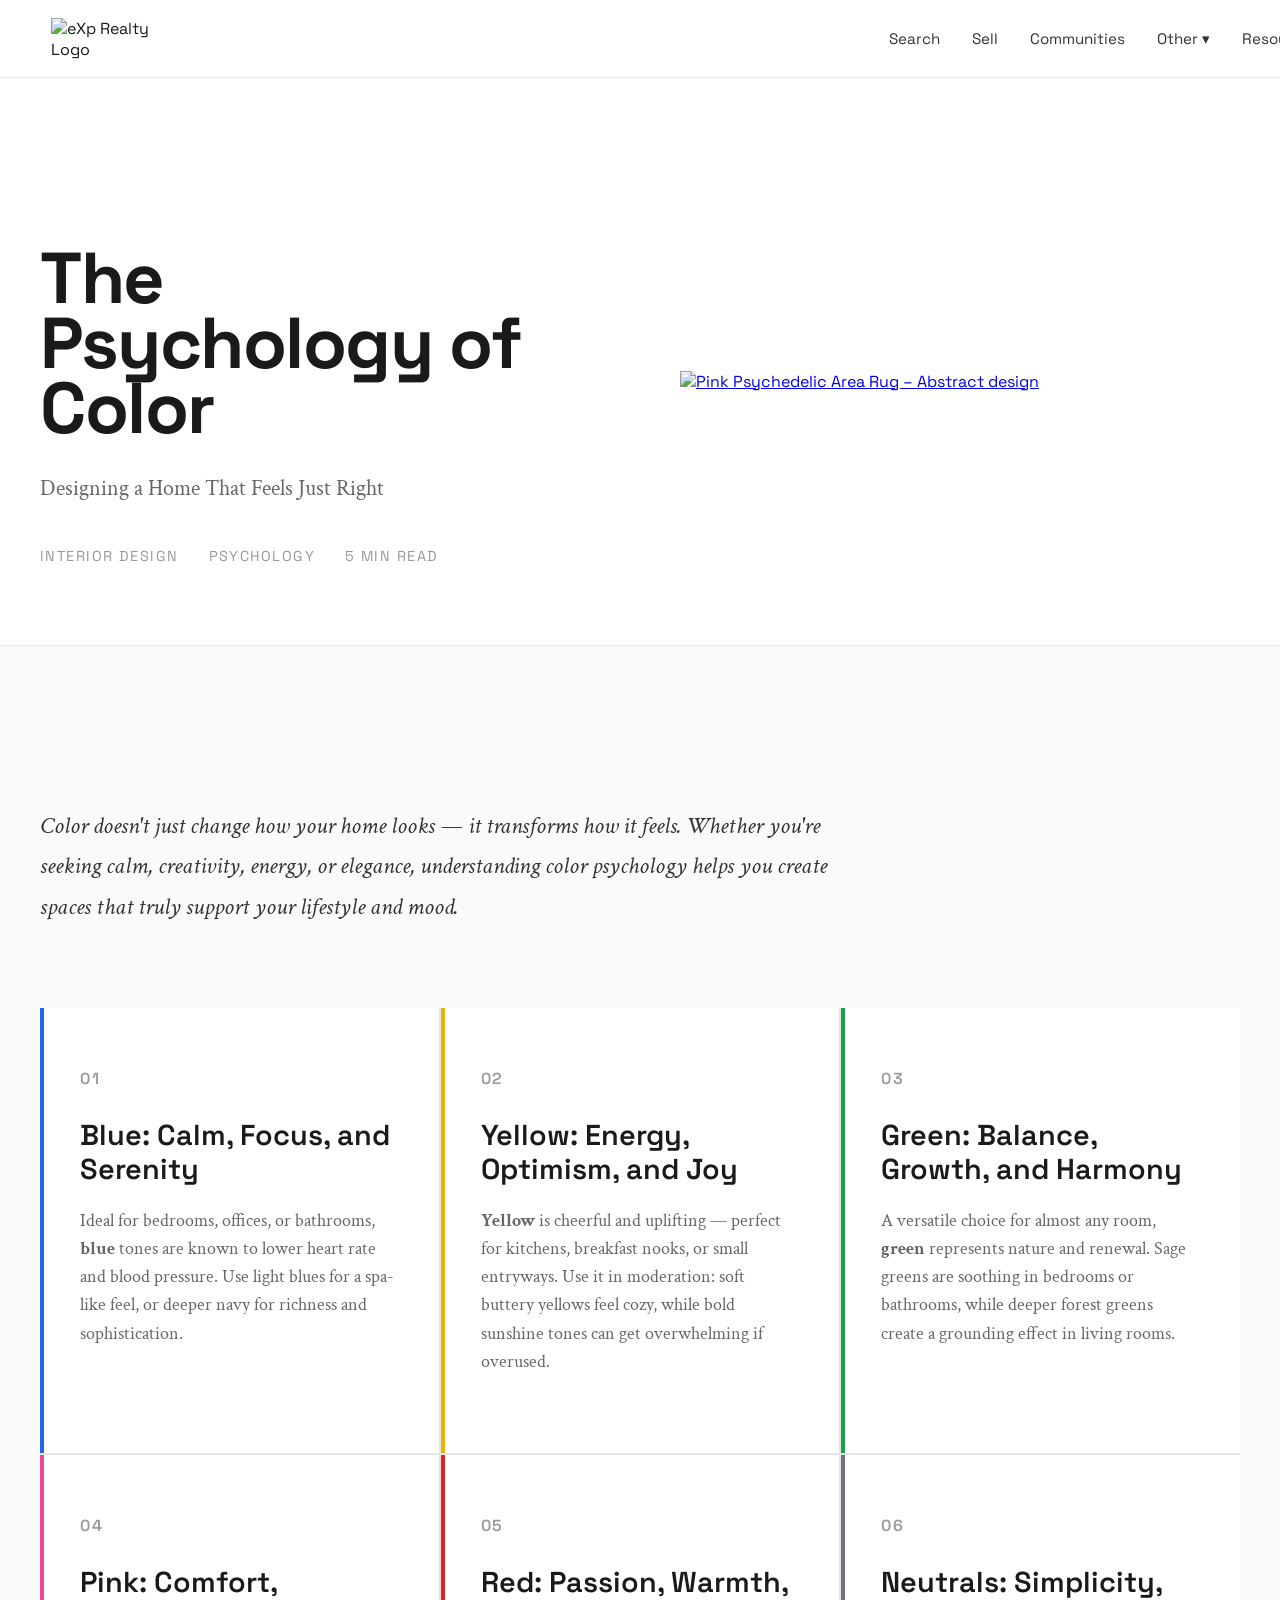
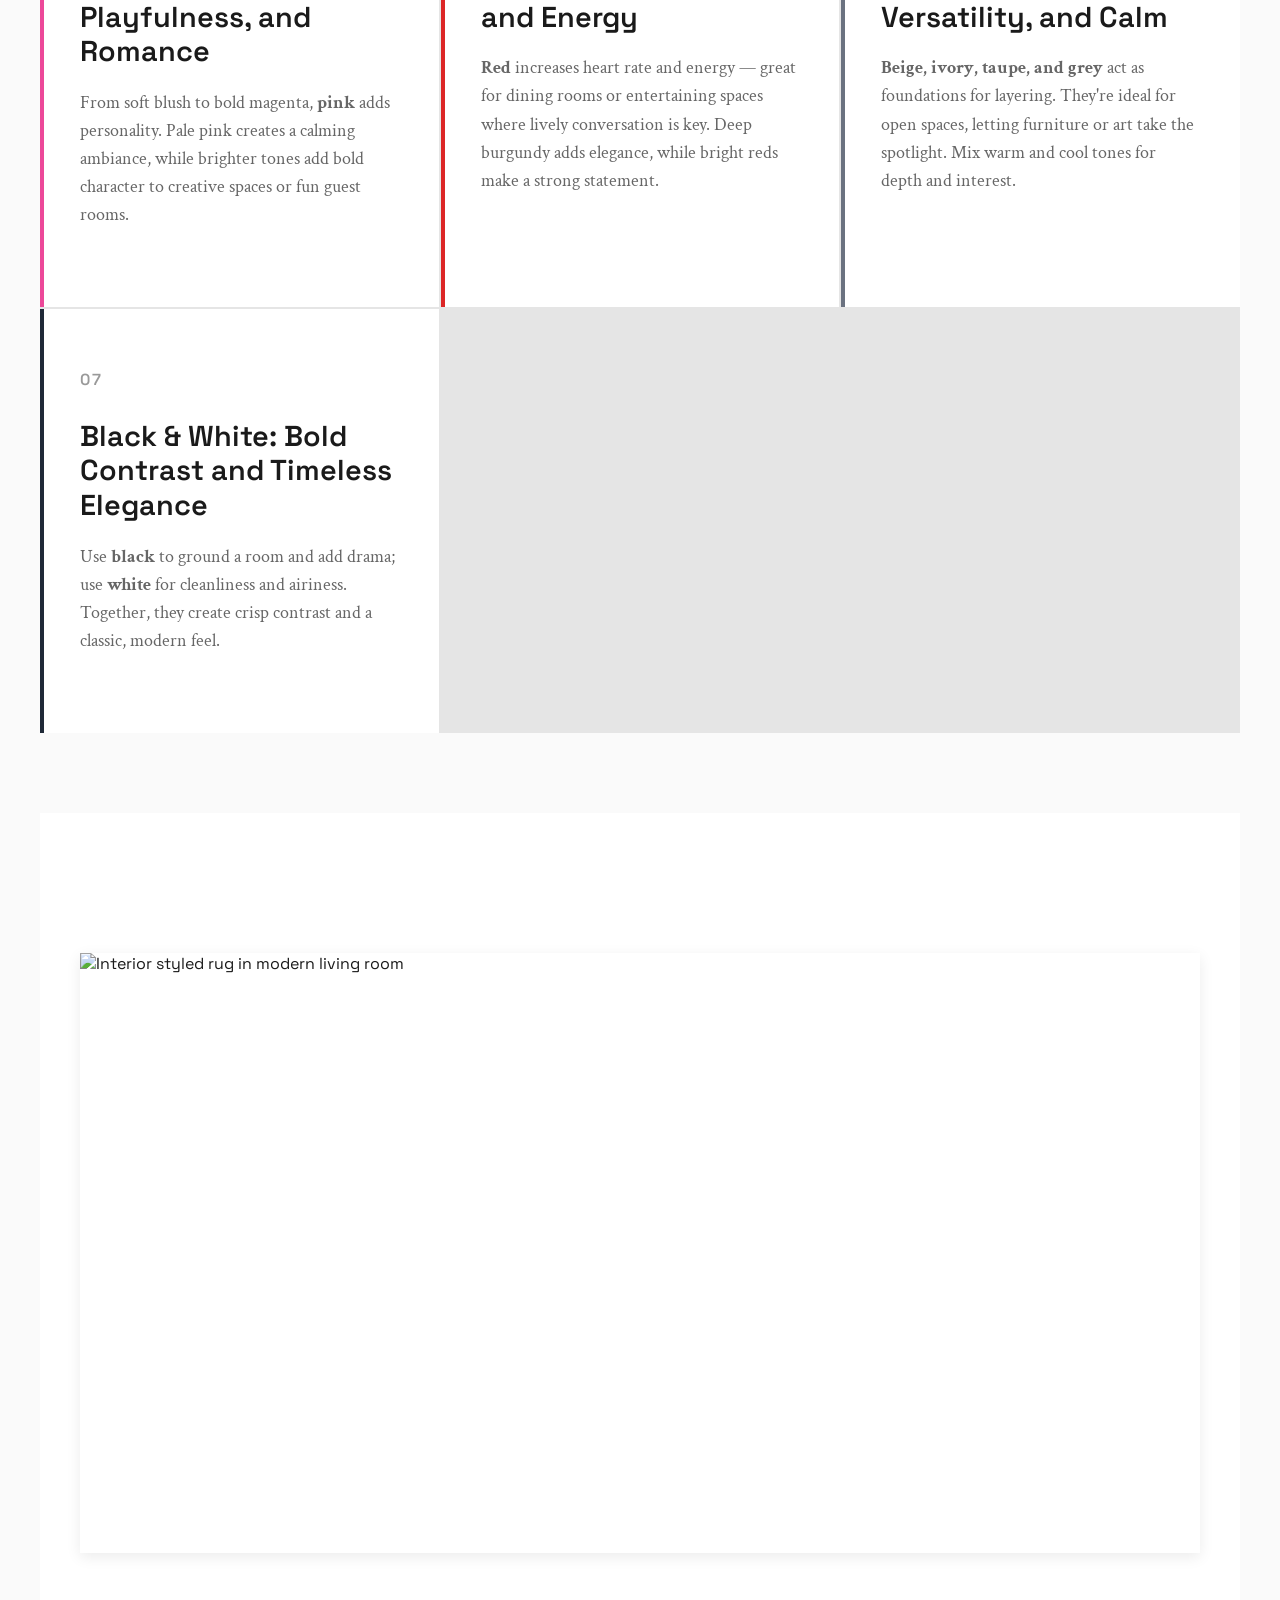
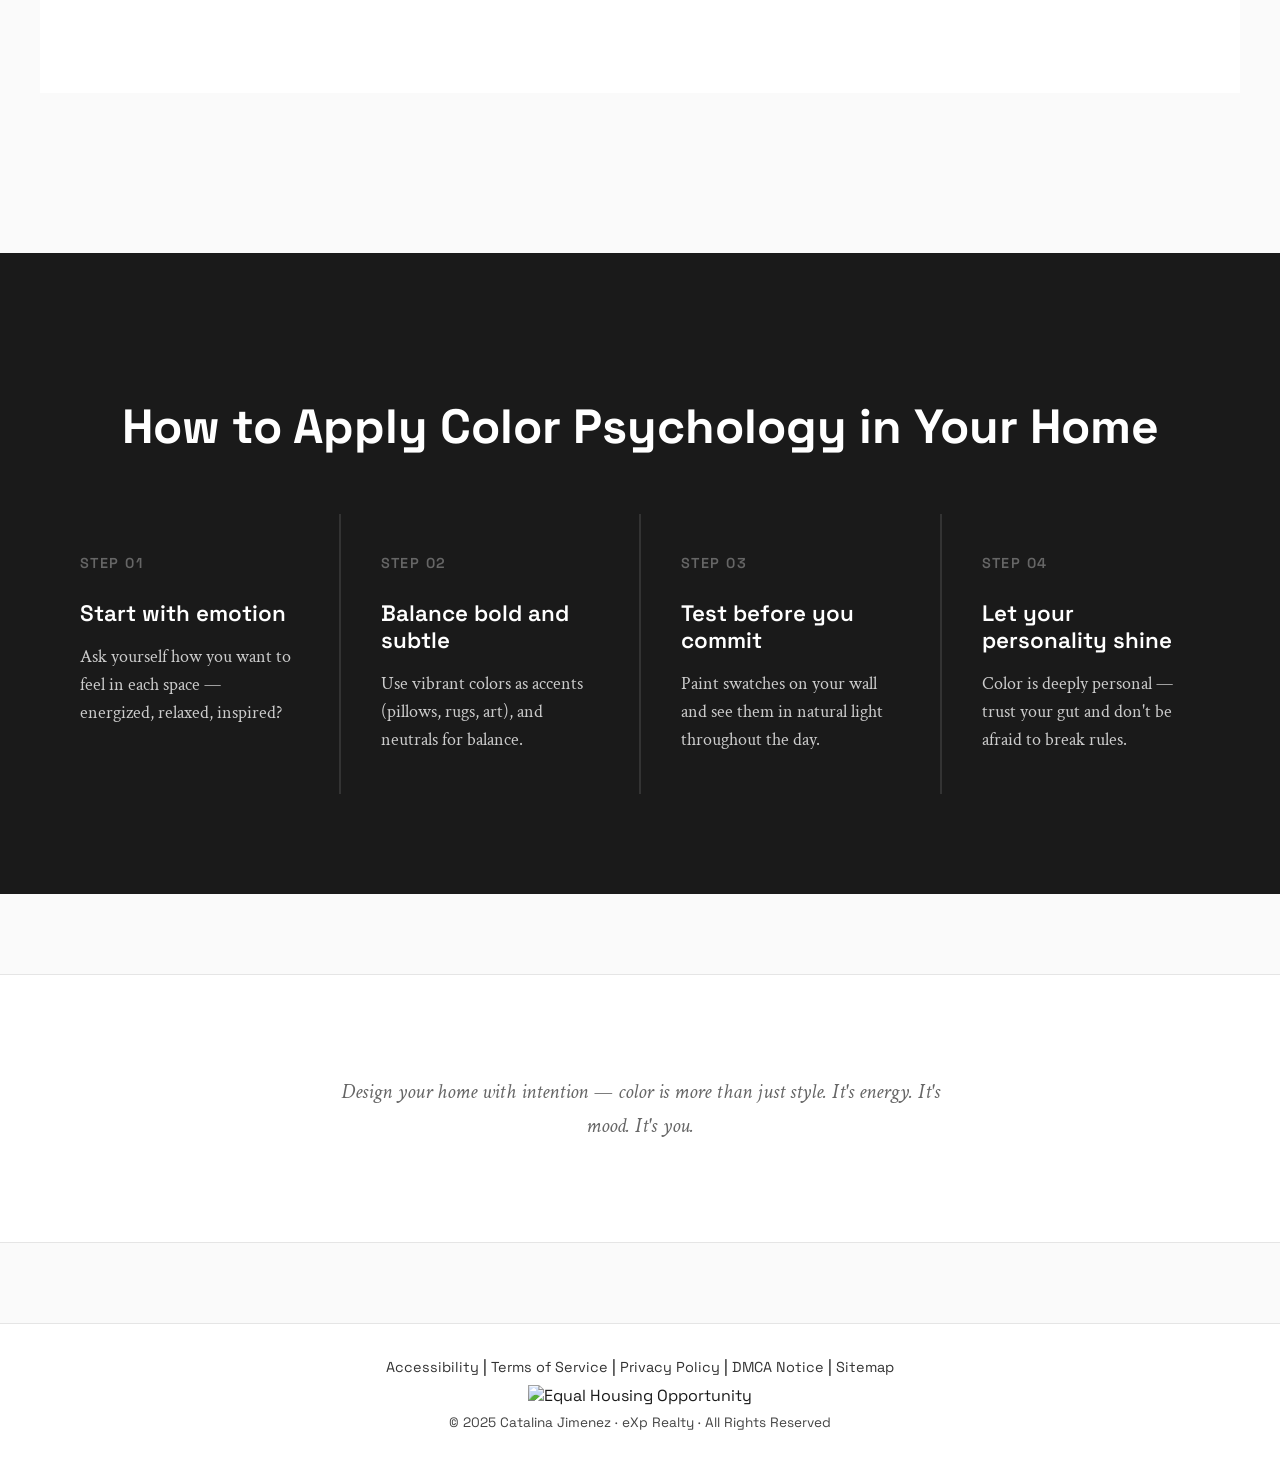
==== color-psychology.html @ d775a994 "Add files via upload" ====
<!DOCTYPE html>
<html lang="en">
<head>
    <meta charset="UTF-8">
    <meta name="viewport" content="width=device-width, initial-scale=1.0">
    <title>The Psychology of Color in Home Design</title>
    <link href="https://fonts.googleapis.com/css2?family=Space+Grotesk:wght@300;400;500;600;700&family=Crimson+Text:ital,wght@0,400;0,600;1,400&display=swap" rel="stylesheet">
    <style>
        body {
            box-sizing: border-box;
            margin: 0;
            padding: 0;
            font-family: 'Space Grotesk', sans-serif;
            background: #fafafa;
            min-height: 100%;
            color: #1a1a1a;
        }

        .hero-section {
            background: #ffffff;
            color: #1a1a1a;
            padding: 120px 20px 80px;
            text-align: left;
            position: relative;
            border-bottom: 1px solid #e5e5e5;
        }

        .hero-content {
            max-width: 1200px;
            margin: 0 auto;
            display: grid;
            grid-template-columns: 1fr 1fr;
            gap: 80px;
            align-items: center;
        }

        .hero-text {
            padding-right: 40px;
        }

        .hero-title {
            font-family: 'Space Grotesk', sans-serif;
            font-size: 4.5rem;
            font-weight: 700;
            margin-bottom: 30px;
            line-height: 0.9;
            letter-spacing: -0.02em;
            color: #1a1a1a;
        }

        .hero-subtitle {
            font-family: 'Crimson Text', serif;
            font-size: 1.4rem;
            line-height: 1.6;
            color: #666;
            margin-bottom: 40px;
        }

        .hero-meta {
            display: flex;
            gap: 30px;
            font-size: 0.9rem;
            color: #999;
            text-transform: uppercase;
            letter-spacing: 0.1em;
        }

        .container {
            max-width: 1200px;
            margin: 0 auto;
            padding: 80px 20px;
        }

        .hero-image {
            width: 100%;
            height: 500px;
            object-fit: cover;
            border-radius: 0;
            margin: 0;
        }

        .article-image {
            width: 100%;
            height: 600px;
            object-fit: cover;
            border-radius: 0;
            margin: 80px 0;
            display: block;
            transition: transform 0.3s cubic-bezier(0.25, 0.46, 0.45, 0.94),
                        box-shadow 0.3s ease;
            box-shadow: 0 4px 14px rgba(0, 0, 0, 0.08);
            -webkit-user-drag: none;
            user-select: none;
        }

        .article-image:hover {
            transform: scale(1.035);
            box-shadow: 0 8px 28px rgba(0, 0, 0, 0.18);
            cursor: pointer;
        }

        .intro-text {
            font-family: 'Crimson Text', serif;
            font-size: 1.5rem;
            line-height: 1.7;
            color: #333;
            margin: 80px 0;
            max-width: 800px;
            font-style: italic;
        }

        .colors-grid {
            display: grid;
            grid-template-columns: repeat(auto-fit, minmax(350px, 1fr));
            gap: 2px;
            margin: 80px 0;
            background: #e5e5e5;
        }

        .color-section {
            background: white;
            padding: 60px 40px;
            position: relative;
            transition: all 0.3s ease;
        }

        .color-section:hover {
            background: #f8f8f8;
        }

        .color-number {
            font-family: 'Space Grotesk', sans-serif;
            font-size: 1rem;
            font-weight: 600;
            color: #999;
            margin-bottom: 20px;
            text-transform: uppercase;
            letter-spacing: 0.1em;
        }

        .color-title {
            font-family: 'Space Grotesk', sans-serif;
            font-size: 1.8rem;
            font-weight: 600;
            margin-bottom: 20px;
            color: #1a1a1a;
            line-height: 1.2;
        }

        .color-text {
            font-family: 'Crimson Text', serif;
            font-size: 1.1rem;
            line-height: 1.6;
            color: #666;
        }

        .color-accent {
            position: absolute;
            top: 0;
            left: 0;
            width: 4px;
            height: 100%;
        }

        .blue .color-accent { background: #2563eb; }
        .yellow .color-accent { background: #eab308; }
        .green .color-accent { background: #16a34a; }
        .pink .color-accent { background: #ec4899; }
        .red .color-accent { background: #dc2626; }
        .neutral .color-accent { background: #6b7280; }
        .monochrome .color-accent { background: #1f2937; }

        .tips-section {
            background: #1a1a1a;
            color: white;
            padding: 100px 0;
            margin: 80px 0;
        }

        .tips-container {
            max-width: 1200px;
            margin: 0 auto;
            padding: 0 20px;
        }

        .tips-title {
            font-family: 'Space Grotesk', sans-serif;
            font-size: 3rem;
            font-weight: 700;
            margin-bottom: 60px;
            text-align: center;
            line-height: 1.1;
        }

        .tips-grid {
            display: grid;
            grid-template-columns: repeat(auto-fit, minmax(280px, 1fr));
            gap: 2px;
            background: #333;
        }

        .tip-card {
            background: #1a1a1a;
            padding: 40px;
            transition: background 0.3s ease;
            border: none;
        }

        .tip-card:hover {
            background: #2a2a2a;
        }

        .tip-number {
            font-family: 'Space Grotesk', sans-serif;
            font-size: 0.9rem;
            font-weight: 600;
            color: #666;
            margin-bottom: 15px;
            text-transform: uppercase;
            letter-spacing: 0.1em;
        }

        .tip-card h4 {
            font-family: 'Space Grotesk', sans-serif;
            font-size: 1.4rem;
            font-weight: 600;
            margin-bottom: 15px;
            color: #fff;
            line-height: 1.2;
        }

        .tip-card p {
            font-family: 'Crimson Text', serif;
            font-size: 1.1rem;
            line-height: 1.6;
            margin: 0;
            color: #ccc;
        }

        .cta-section {
            text-align: center;
            padding: 100px 40px;
            background: white;
            margin: 80px 0;
            border-top: 1px solid #e5e5e5;
            border-bottom: 1px solid #e5e5e5;
        }

        .cta-text {
            font-family: 'Crimson Text', serif;
            font-size: 1.3rem;
            font-weight: 400;
            color: #666;
            line-height: 1.6;
            max-width: 600px;
            margin: 0 auto;
            font-style: italic;
        }

        @media (max-width: 768px) {
            .hero-content {
                grid-template-columns: 1fr;
                gap: 40px;
                text-align: center;
            }

            .hero-text {
                padding-right: 0;
            }

            .hero-title {
                font-size: 3rem;
            }

            .container {
                padding: 40px 15px;
            }

            .colors-grid {
                grid-template-columns: 1fr;
            }

            .color-section {
                padding: 40px 30px;
            }

            .tips-section {
                padding: 60px 0;
            }

            .tips-container {
                padding: 0 15px;
            }

            .tips-title {
                font-size: 2.2rem;
            }

            .tips-grid {
                grid-template-columns: 1fr;
            }

            .cta-text {
                font-size: 1.8rem;
            }
        }
    </style>
</head>
<body>
    <!-- SITE HEADER -->
    <header style="width:100%;padding:1.1rem 4vw;background:#fff;display:flex;justify-content:center;position:relative;z-index:10;">
      <div style="width:100%;max-width:1500px;display:flex;justify-content:space-between;align-items:center;">
        <div>
          <img src="https://imgur.com/5rAwWDG.jpeg" alt="eXp Realty Logo" style="height:42px;width:auto;display:block;max-width:120px;object-fit:contain;">
        </div>
        <nav style="display:flex;align-items:center;gap:2rem;font-family:'Space Grotesk',sans-serif;font-size:0.95rem;">
          <a href="#" style="text-decoration:none;color:#333;">Search</a>
          <a href="#" style="text-decoration:none;color:#333;">Sell</a>
          <a href="#" style="text-decoration:none;color:#333;">Communities</a>
          <a href="#" style="text-decoration:none;color:#333;">Other ▾</a>
          <a href="#" style="text-decoration:none;color:#333;">Resources ▾</a>
        </nav>
      </div>
    </header>
    <div style="width:100%;height:1px;background:#e9e9e9;"></div>
    <header class="hero-section">
        <div class="hero-content">
            <div class="hero-text">
                <h1 class="hero-title">The Psychology of Color</h1>
                <p class="hero-subtitle">Designing a Home That Feels Just Right</p>
                <div class="hero-meta">
                    <span>Interior Design</span>
                    <span>Psychology</span>
                    <span>5 Min Read</span>
                </div>
                </div>
          <div class="hero-image-container">
  <a 
    href="https://www.etsy.com/listing/1857109530/pink-psychedelic-area-rug-abstract?ls=a&ga_order=most_relevant&ga_search_type=all&ga_view_type=gallery&ga_search_query=large+bedroom+print&ref=sc_gallery-1-1&sr_prefetch=0&pro=1&frs=1&nob=1&plkey=ccc4bc35c949ec188d7331a6f55f1ee89d39c75a%3A1857109530&epik=dj0yJnU9T1RISUg5X1NKVTlGOEc3SElfdU9kUGx5ZjBnRUxwa1EmcD0wJm49TGMxdnFoZGpXMUMwM1ZxLUFFV3E5USZ0PUFBQUFBR2oyY1VN"
    target="_blank"
    rel="noopener noreferrer"
    aria-label="View Pink Psychedelic Area Rug on Etsy"
  >
    <img 
      src="https://i.imgur.com/5TfB9c0.jpeg" 
      alt="Pink Psychedelic Area Rug – Abstract design"
      class="hero-image"
      draggable="false"
    />
  </a>
</div>

    </header>

    <main class="container">
        <div class="intro-text">
            Color doesn't just change how your home looks — it transforms how it <em>feels</em>. Whether you're seeking calm, creativity, energy, or elegance, understanding color psychology helps you create spaces that truly support your lifestyle and mood.
        </div>

        <div class="colors-grid">
            <section class="color-section blue">
                <div class="color-accent"></div>
                <div class="color-number">01</div>
                <h3 class="color-title">Blue: Calm, Focus, and Serenity</h3>
                <p class="color-text">Ideal for bedrooms, offices, or bathrooms, <strong>blue</strong> tones are known to lower heart rate and blood pressure. Use light blues for a spa-like feel, or deeper navy for richness and sophistication.</p>
            </section>

            <section class="color-section yellow">
                <div class="color-accent"></div>
                <div class="color-number">02</div>
                <h3 class="color-title">Yellow: Energy, Optimism, and Joy</h3>
                <p class="color-text"><strong>Yellow</strong> is cheerful and uplifting — perfect for kitchens, breakfast nooks, or small entryways. Use it in moderation: soft buttery yellows feel cozy, while bold sunshine tones can get overwhelming if overused.</p>
            </section>

            <section class="color-section green">
                <div class="color-accent"></div>
                <div class="color-number">03</div>
                <h3 class="color-title">Green: Balance, Growth, and Harmony</h3>
                <p class="color-text">A versatile choice for almost any room, <strong>green</strong> represents nature and renewal. Sage greens are soothing in bedrooms or bathrooms, while deeper forest greens create a grounding effect in living rooms.</p>
            </section>

            <section class="color-section pink">
                <div class="color-accent"></div>
                <div class="color-number">04</div>
                <h3 class="color-title">Pink: Comfort, Playfulness, and Romance</h3>
                <p class="color-text">From soft blush to bold magenta, <strong>pink</strong> adds personality. Pale pink creates a calming ambiance, while brighter tones add bold character to creative spaces or fun guest rooms.</p>
            </section>

            <section class="color-section red">
                <div class="color-accent"></div>
                <div class="color-number">05</div>
                <h3 class="color-title">Red: Passion, Warmth, and Energy</h3>
                <p class="color-text"><strong>Red</strong> increases heart rate and energy — great for dining rooms or entertaining spaces where lively conversation is key. Deep burgundy adds elegance, while bright reds make a strong statement.</p>
            </section>

            <section class="color-section neutral">
                <div class="color-accent"></div>
                <div class="color-number">06</div>
                <h3 class="color-title">Neutrals: Simplicity, Versatility, and Calm</h3>
                <p class="color-text"><strong>Beige, ivory, taupe, and grey</strong> act as foundations for layering. They're ideal for open spaces, letting furniture or art take the spotlight. Mix warm and cool tones for depth and interest.</p>
            </section>

            <section class="color-section monochrome">
                <div class="color-accent"></div>
                <div class="color-number">07</div>
                <h3 class="color-title">Black & White: Bold Contrast and Timeless Elegance</h3>
                <p class="color-text">Use <strong>black</strong> to ground a room and add drama; use <strong>white</strong> for cleanliness and airiness. Together, they create crisp contrast and a classic, modern feel.</p>
            </section>
        </div>
            <section class="color-section monochrome">
                

        <!-- Etsy rug image -->
        <img
  src="https://i.imgur.com/evrwbdu.jpeg"
  alt="Interior styled rug in modern living room"
  class="article-image"
/>        
        </ahref>
    </main>

    <section class="tips-section">
        <div class="tips-container">
            <h3 class="tips-title">How to Apply Color Psychology in Your Home</h3>
            <div class="tips-grid">
                <div class="tip-card"><div class="tip-number">Step 01</div><h4>Start with emotion</h4><p>Ask yourself how you want to feel in each space — energized, relaxed, inspired?</p></div>
                <div class="tip-card"><div class="tip-number">Step 02</div><h4>Balance bold and subtle</h4><p>Use vibrant colors as accents (pillows, rugs, art), and neutrals for balance.</p></div>
                <div class="tip-card"><div class="tip-number">Step 03</div><h4>Test before you commit</h4><p>Paint swatches on your wall and see them in natural light throughout the day.</p></div>
                <div class="tip-card"><div class="tip-number">Step 04</div><h4>Let your personality shine</h4><p>Color is deeply personal — trust your gut and don't be afraid to break rules.</p></div>
            </div>
        </div>
    </section>

    <section class="cta-section">
        <p class="cta-text">Design your home with intention — color is more than just style. It's energy. It's mood. It's you.</p>
    </section>
    <!-- SITE FOOTER -->
    <footer style="width:100%;background:#fff;padding:2rem 0;border-top:1px solid #e5e5e5;display:flex;justify-content:center;">
      <div style="width:100%;max-width:2400px;display:flex;flex-direction:column;align-items:center;text-align:center;gap:0.5rem;">
        <div>
          <a href="#" style="color:#333;text-decoration:none;font-size:0.9rem;">Accessibility</a> |
          <a href="#" style="color:#333;text-decoration:none;font-size:0.9rem;">Terms of Service</a> |
          <a href="#" style="color:#333;text-decoration:none;font-size:0.9rem;">Privacy Policy</a> |
          <a href="#" style="color:#333;text-decoration:none;font-size:0.9rem;">DMCA Notice</a> |
          <a href="#" style="color:#333;text-decoration:none;font-size:0.9rem;">Sitemap</a>
        </div>
        <div>
          <img src="https://imgur.com/uwPw7OD.jpeg" alt="Equal Housing Opportunity" style="height:38px;width:auto;">
        </div>
        <div style="font-size:0.85rem;color:#444;">© 2025 Catalina Jimenez · eXp Realty · All Rights Reserved</div>
      </div>
    </footer>
</body>
</html>
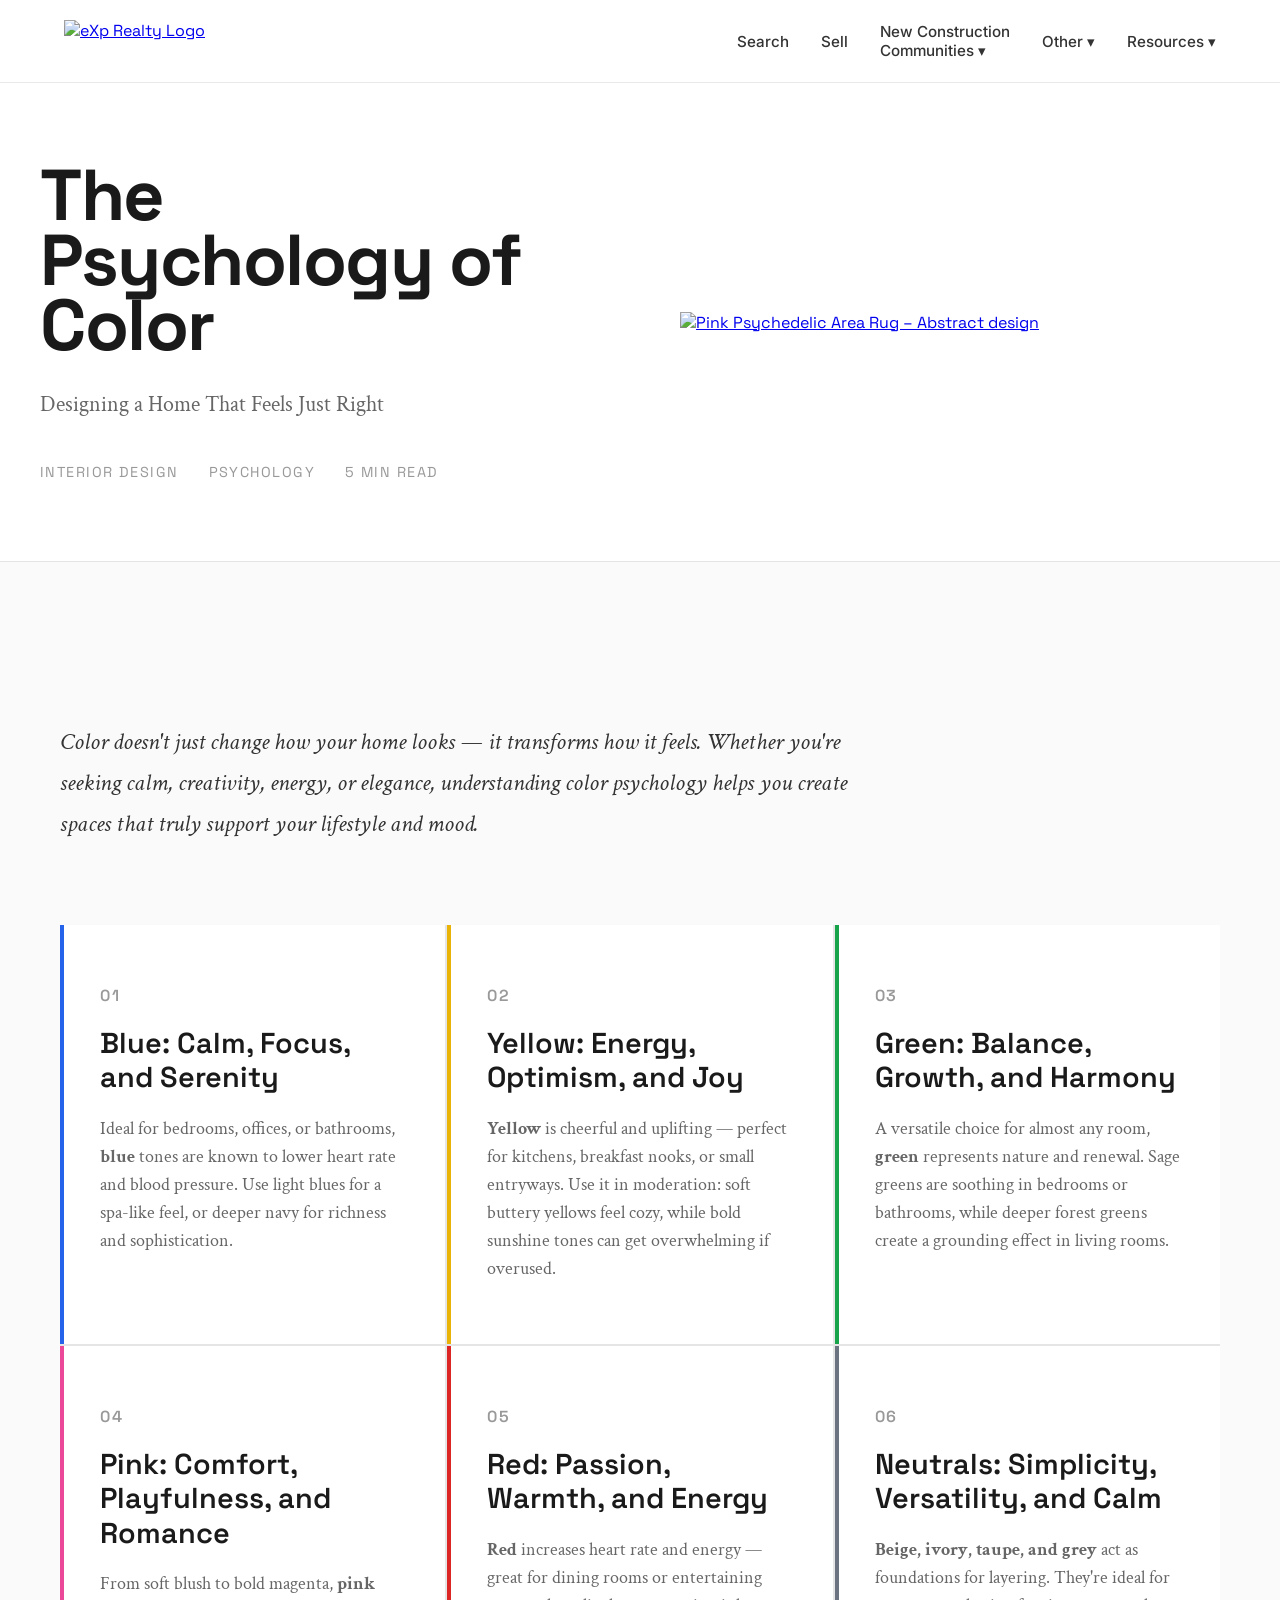
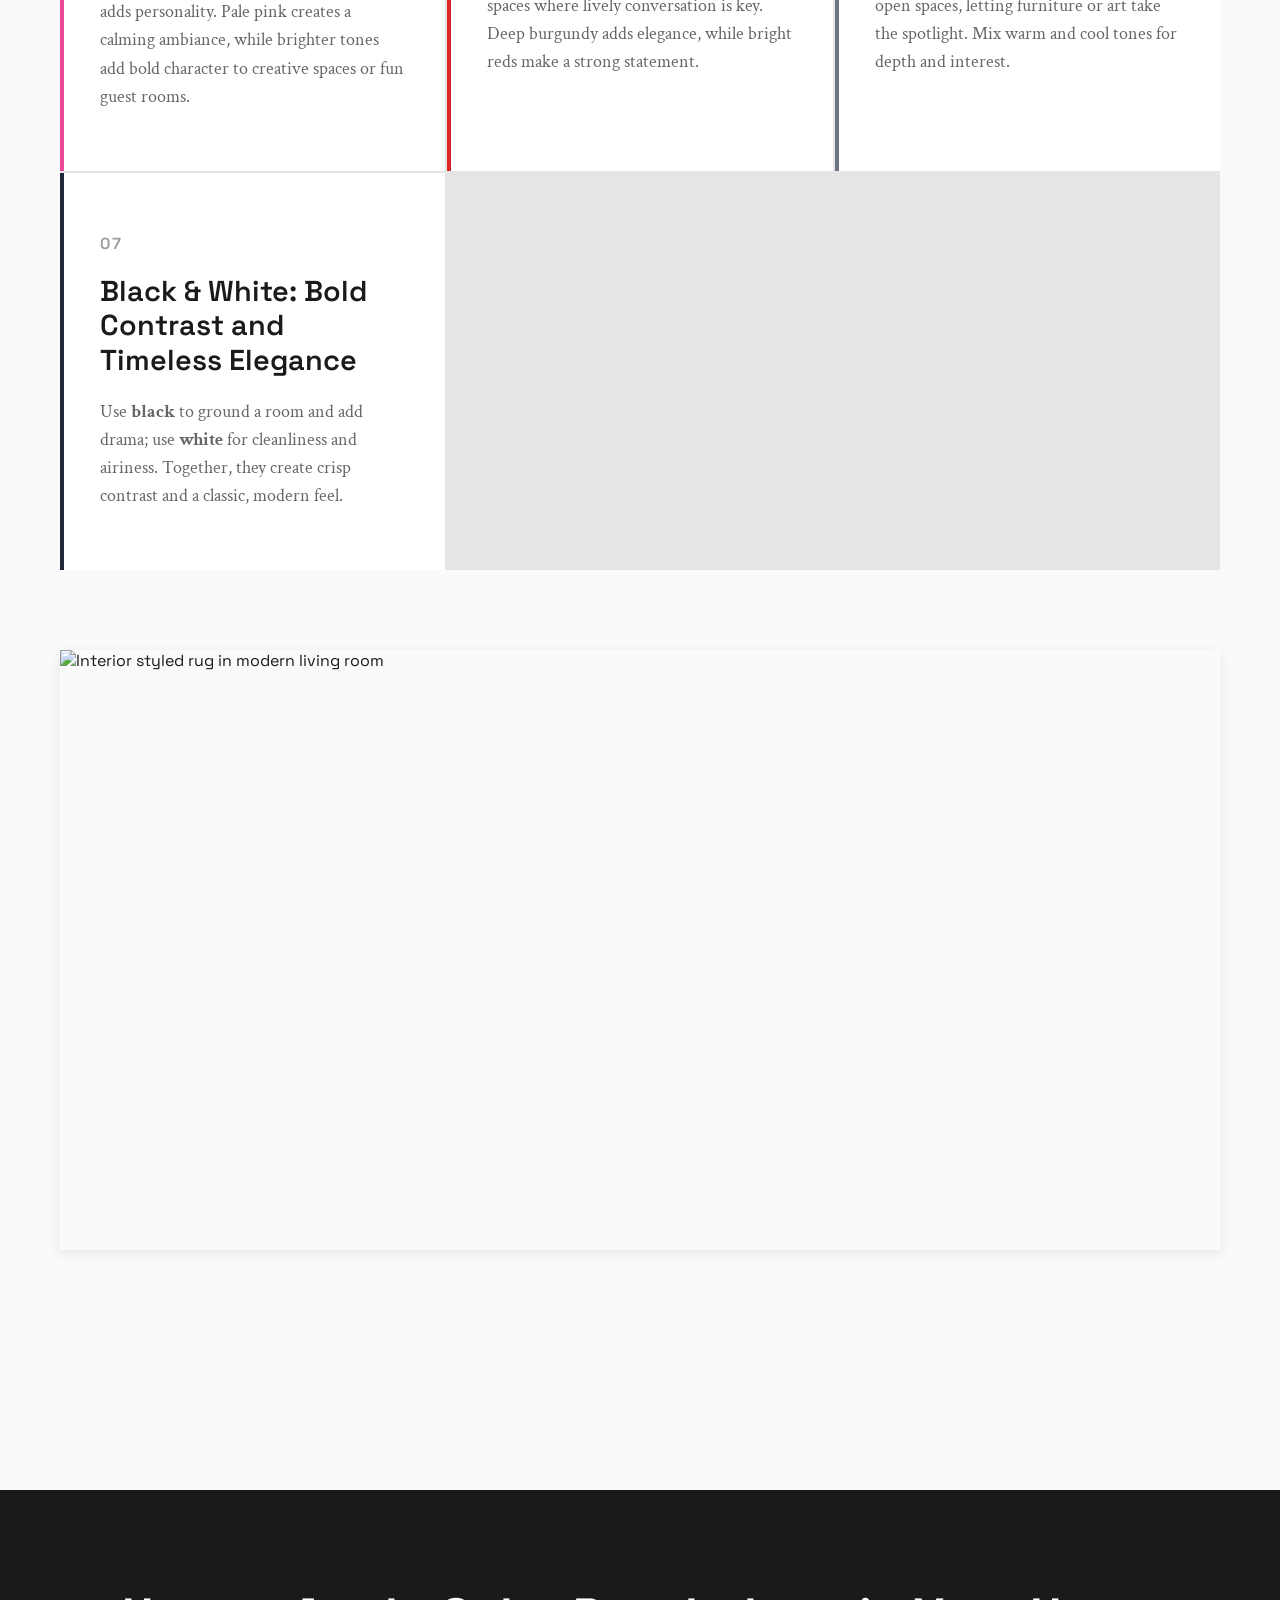
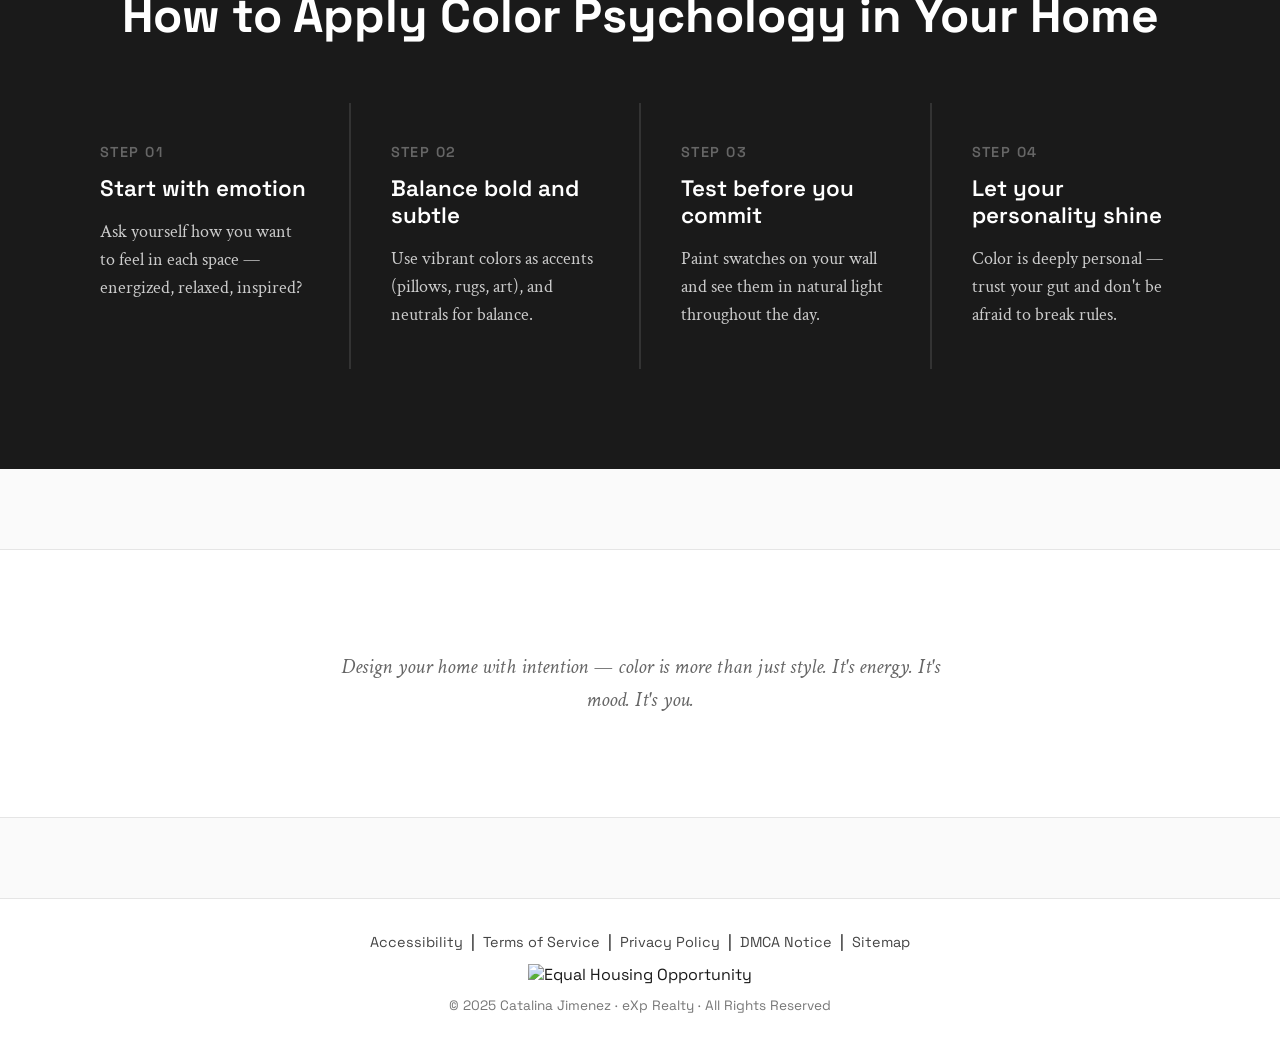
==== commit f3bea9ba: "Add files via upload" ====
--- a/color-psychology.html
+++ b/color-psychology.html
@@ -4,164 +4,125 @@
     <meta charset="UTF-8">
     <meta name="viewport" content="width=device-width, initial-scale=1.0">
     <title>The Psychology of Color in Home Design</title>
-    <link href="https://fonts.googleapis.com/css2?family=Space+Grotesk:wght@300;400;500;600;700&family=Crimson+Text:ital,wght@0,400;0,600;1,400&display=swap" rel="stylesheet">
+    <link href="https://fonts.googleapis.com/css2?family=Space+Grotesk:wght@300;400;500;600;700&family=Crimson+Text:ital,wght@0,400;0,600;1,400&family=Cormorant+Garamond:ital,wght@0,400;0,700;1,400&family=Inter:wght@300;400;500;600;700&display=swap" rel="stylesheet">
     <style>
-        body {
-            box-sizing: border-box;
-            margin: 0;
-            padding: 0;
-            font-family: 'Space Grotesk', sans-serif;
-            background: #fafafa;
-            min-height: 100%;
-            color: #1a1a1a;
-        }
-
-        .hero-section {
-            background: #ffffff;
-            color: #1a1a1a;
-            padding: 120px 20px 80px;
-            text-align: left;
-            position: relative;
-            border-bottom: 1px solid #e5e5e5;
-        }
-
-        .hero-content {
-            max-width: 1200px;
-            margin: 0 auto;
-            display: grid;
-            grid-template-columns: 1fr 1fr;
-            gap: 80px;
-            align-items: center;
-        }
-
-        .hero-text {
-            padding-right: 40px;
-        }
-
-        .hero-title {
-            font-family: 'Space Grotesk', sans-serif;
-            font-size: 4.5rem;
-            font-weight: 700;
-            margin-bottom: 30px;
-            line-height: 0.9;
-            letter-spacing: -0.02em;
-            color: #1a1a1a;
-        }
-
-        .hero-subtitle {
-            font-family: 'Crimson Text', serif;
-            font-size: 1.4rem;
-            line-height: 1.6;
-            color: #666;
-            margin-bottom: 40px;
-        }
-
-        .hero-meta {
-            display: flex;
-            gap: 30px;
-            font-size: 0.9rem;
-            color: #999;
-            text-transform: uppercase;
-            letter-spacing: 0.1em;
-        }
-
-        .container {
-            max-width: 1200px;
-            margin: 0 auto;
-            padding: 80px 20px;
-        }
-
-        .hero-image {
-            width: 100%;
-            height: 500px;
-            object-fit: cover;
-            border-radius: 0;
-            margin: 0;
-        }
-
-        .article-image {
-            width: 100%;
-            height: 600px;
-            object-fit: cover;
-            border-radius: 0;
-            margin: 80px 0;
-            display: block;
-            transition: transform 0.3s cubic-bezier(0.25, 0.46, 0.45, 0.94),
-                        box-shadow 0.3s ease;
-            box-shadow: 0 4px 14px rgba(0, 0, 0, 0.08);
-            -webkit-user-drag: none;
-            user-select: none;
-        }
-
-        .article-image:hover {
-            transform: scale(1.035);
-            box-shadow: 0 8px 28px rgba(0, 0, 0, 0.18);
-            cursor: pointer;
-        }
-
-        .intro-text {
-            font-family: 'Crimson Text', serif;
-            font-size: 1.5rem;
-            line-height: 1.7;
-            color: #333;
-            margin: 80px 0;
-            max-width: 800px;
-            font-style: italic;
-        }
-
-        .colors-grid {
-            display: grid;
-            grid-template-columns: repeat(auto-fit, minmax(350px, 1fr));
-            gap: 2px;
-            margin: 80px 0;
-            background: #e5e5e5;
-        }
-
-        .color-section {
-            background: white;
-            padding: 60px 40px;
-            position: relative;
-            transition: all 0.3s ease;
-        }
-
-        .color-section:hover {
-            background: #f8f8f8;
-        }
-
-        .color-number {
-            font-family: 'Space Grotesk', sans-serif;
-            font-size: 1rem;
-            font-weight: 600;
-            color: #999;
-            margin-bottom: 20px;
-            text-transform: uppercase;
-            letter-spacing: 0.1em;
-        }
-
-        .color-title {
-            font-family: 'Space Grotesk', sans-serif;
-            font-size: 1.8rem;
-            font-weight: 600;
-            margin-bottom: 20px;
-            color: #1a1a1a;
-            line-height: 1.2;
-        }
-
-        .color-text {
-            font-family: 'Crimson Text', serif;
-            font-size: 1.1rem;
-            line-height: 1.6;
-            color: #666;
-        }
-
-        .color-accent {
-            position: absolute;
-            top: 0;
-            left: 0;
-            width: 4px;
-            height: 100%;
-        }
-
+        :root { --serif: "Cormorant Garamond", serif; --sans: "Inter", sans-serif; }
+        * { box-sizing: border-box; margin: 0; padding: 0; }
+        body { font-family: 'Space Grotesk', sans-serif; background: #fafafa; color: #1a1a1a; }
+
+        /* ── NAV ── */
+        .header-bar-container { width: 100%; border-bottom: 1px solid #e9e9e9; box-shadow: 0 4px 10px rgba(0,0,0,0.02); background: #fff; }
+        .page-wrapper { max-width: 1300px; margin: 0 auto; padding: 0 5vw; }
+        .blog-header { width: 100%; padding: 1.25rem 0; display: flex; justify-content: space-between; align-items: center; }
+        .header-logo { height: 42px; width: auto; display: block; }
+        .header-right { display: flex; align-items: center; gap: 2rem; font-size: 0.95rem; font-weight: 500; font-family: var(--sans); }
+        .nav-main { text-decoration: none; color: #333; transition: opacity 0.25s ease; }
+        .nav-main:hover { opacity: 0.6; }
+
+        .nav-dropdown { position: relative; }
+        .dropdown-menu { display: none; position: absolute; top: 100%; left: 50%; transform: translateX(-50%); background: #fff; border: 1px solid #e9e9e9; border-radius: 12px; box-shadow: 0 12px 40px rgba(0,0,0,0.12); padding: 2rem 1.5rem 1.5rem; min-width: 520px; z-index: 1000; margin-top: -0.5rem; }
+        .nav-dropdown:hover .dropdown-menu { display: block; }
+        .dropdown-grid { display: grid; grid-template-columns: 1fr 1fr; gap: 0 2rem; }
+        .dropdown-city { margin-bottom: 1.2rem; }
+        .dropdown-city-name { font-size: 0.7rem; font-weight: 700; text-transform: uppercase; letter-spacing: 0.08em; color: #999; margin-bottom: 0.4rem; }
+        .dropdown-community { display: block; text-decoration: none; color: #222; font-size: 0.88rem; font-weight: 500; padding: 0.25rem 0; transition: color 0.2s; }
+        .dropdown-community:hover { color: #6fb1c6; }
+
+        .mega-menu { display: none; position: absolute; top: 100%; left: 50%; transform: translateX(-50%); background: #fff; border: 1px solid #e9e9e9; border-radius: 12px; box-shadow: 0 12px 40px rgba(0,0,0,0.12); padding: 2rem 1.5rem 1.5rem; min-width: 300px; z-index: 1000; margin-top: -0.5rem; }
+        .nav-dropdown:hover .mega-menu { display: block; }
+        .mega-section-title { font-size: 0.68rem; font-weight: 700; text-transform: uppercase; letter-spacing: 0.12em; color: #bbb; margin-bottom: 0.75rem; }
+        .mega-item { display: flex; align-items: center; gap: 0.85rem; padding: 0.6rem 0.5rem; border-radius: 8px; text-decoration: none; color: #1a1a1a; transition: background 0.15s; margin-bottom: 0.1rem; }
+        .mega-item:hover { background: #f7f5f2; }
+        .mega-icon { width: 36px; height: 36px; border-radius: 8px; background: #f0ede8; display: flex; align-items: center; justify-content: center; font-size: 1rem; flex-shrink: 0; }
+        .mega-item-label { font-size: 0.88rem; font-weight: 600; color: #1a1a1a; display: block; line-height: 1.2; }
+        .mega-item-desc { font-size: 0.75rem; color: #888; margin-top: 0.1rem; display: block; }
+
+        /* MODALS */
+        @keyframes modalPop { from { transform: translateY(20px) scale(0.97); opacity: 0; } to { transform: none; opacity: 1; } }
+        .scheduler-overlay, .pocket-overlay, .contactme-overlay { display: none; position: fixed; inset: 0; background: rgba(0,0,0,0.55); z-index: 9999; align-items: center; justify-content: center; padding: 1rem; }
+        .scheduler-overlay.open, .pocket-overlay.open, .contactme-overlay.open { display: flex; }
+        .scheduler-modal { background: #fff; border-radius: 18px; box-shadow: 0 30px 80px rgba(0,0,0,0.2); width: 100%; max-width: 520px; overflow: hidden; animation: modalPop 0.3s cubic-bezier(0.34,1.56,0.64,1); position: relative; }
+        .sched-header { background: #1a1a1a; color: #fff; padding: 1.5rem 1.75rem 1.25rem; }
+        .sched-header h3 { font-family: var(--serif); font-size: 1.5rem; font-weight: 700; margin-bottom: 0.2rem; }
+        .sched-header p { font-size: 0.82rem; color: rgba(255,255,255,0.55); }
+        .sched-close, .pocket-close, .contactme-close { position: absolute; top: 1rem; right: 1.25rem; background: rgba(255,255,255,0.12); border: none; color: #fff; width: 30px; height: 30px; border-radius: 50%; font-size: 1rem; cursor: pointer; display: flex; align-items: center; justify-content: center; }
+        .sched-body { padding: 1.5rem 1.75rem 1.75rem; }
+        .sched-week-nav { display: flex; align-items: center; justify-content: space-between; margin-bottom: 1rem; }
+        .sched-week-label { font-size: 0.88rem; font-weight: 600; color: #333; }
+        .sched-week-btn { background: #f5f5f5; border: none; border-radius: 6px; width: 30px; height: 30px; cursor: pointer; font-size: 1rem; display: flex; align-items: center; justify-content: center; }
+        .sched-days { display: grid; grid-template-columns: repeat(7, 1fr); gap: 0.4rem; margin-bottom: 1.25rem; }
+        .sched-day { display: flex; flex-direction: column; align-items: center; gap: 0.2rem; padding: 0.5rem 0.2rem; border-radius: 10px; border: 1.5px solid #eee; cursor: pointer; transition: all 0.15s; background: #fff; }
+        .sched-day:hover { border-color: #1a1a1a; }
+        .sched-day.selected { background: #1a1a1a; border-color: #1a1a1a; }
+        .sched-day.today .day-num { color: #c8a96e; font-weight: 700; }
+        .sched-day.selected .day-num, .sched-day.selected .day-name { color: #fff; }
+        .day-name { font-size: 0.62rem; font-weight: 600; text-transform: uppercase; letter-spacing: 0.05em; color: #aaa; }
+        .day-num { font-size: 0.95rem; font-weight: 700; color: #1a1a1a; }
+        .sched-times-label { font-size: 0.72rem; font-weight: 700; text-transform: uppercase; letter-spacing: 0.1em; color: #bbb; margin-bottom: 0.75rem; }
+        .sched-slots { display: grid; grid-template-columns: repeat(3, 1fr); gap: 0.5rem; max-height: 220px; overflow-y: auto; }
+        .slot-btn { padding: 0.55rem 0.5rem; border-radius: 8px; border: 1.5px solid #eee; background: #fff; font-family: var(--sans); font-size: 0.8rem; font-weight: 500; color: #333; cursor: pointer; transition: all 0.15s; text-align: center; }
+        .slot-btn:hover { border-color: #1a1a1a; }
+        .slot-btn.busy { background: #fafafa; color: #ccc; border-color: #f0f0f0; cursor: not-allowed; }
+        .slot-btn.selected { background: #1a1a1a; border-color: #1a1a1a; color: #fff; }
+        .sched-confirm-btn { width: 100%; margin-top: 1.25rem; padding: 0.85rem; background: #1a1a1a; color: #fff; border: none; border-radius: 10px; font-family: var(--sans); font-size: 0.9rem; font-weight: 700; cursor: pointer; }
+        .sched-confirm-btn:disabled { background: #ccc; cursor: not-allowed; }
+        .sched-confirm-screen { display: none; padding: 2.5rem 1.75rem; text-align: center; }
+        .sched-confirm-screen.show { display: block; }
+        .sched-checkmark { font-size: 3rem; margin-bottom: 1rem; }
+        .sched-confirm-screen h3 { font-family: var(--serif); font-size: 1.6rem; font-weight: 700; margin-bottom: 0.5rem; }
+        .sched-confirm-screen p { color: #666; font-size: 0.92rem; line-height: 1.6; margin-bottom: 1.5rem; }
+        .sched-booked-slot { background: #f7f5f2; border-radius: 10px; padding: 1rem; font-size: 0.9rem; font-weight: 600; color: #1a1a1a; margin-bottom: 1.5rem; }
+        .sched-done-btn { padding: 0.75rem 2rem; background: #1a1a1a; color: #fff; border: none; border-radius: 8px; font-family: var(--sans); font-size: 0.88rem; font-weight: 700; cursor: pointer; }
+        .pocket-modal { background: #fff; border-radius: 18px; box-shadow: 0 30px 80px rgba(0,0,0,0.2); width: 100%; max-width: 480px; max-height: 90vh; overflow-y: auto; animation: modalPop 0.3s cubic-bezier(0.34,1.56,0.64,1); position: relative; }
+        .pocket-header { background: #1a1a1a; padding: 1.5rem 1.75rem 1.25rem; position: relative; }
+        .pocket-header h3 { font-family: var(--serif); font-size: 1.5rem; font-weight: 700; color: #fff; margin-bottom: 0.2rem; }
+        .pocket-header p { font-size: 0.82rem; color: rgba(255,255,255,0.5); }
+        .pocket-accent { display: inline-block; background: #c8a96e; color: #fff; font-size: 0.65rem; font-weight: 700; letter-spacing: 0.1em; text-transform: uppercase; padding: 0.2rem 0.6rem; border-radius: 100px; margin-bottom: 0.6rem; }
+        .pocket-body { padding: 1.75rem; }
+        .pocket-field { margin-bottom: 1.1rem; }
+        .pocket-label { display: block; font-size: 0.78rem; font-weight: 700; color: #444; margin-bottom: 0.4rem; text-transform: uppercase; letter-spacing: 0.06em; }
+        .pocket-input { width: 100%; padding: 0.7rem 0.9rem; border: 1.5px solid #e5e5e5; border-radius: 8px; font-family: var(--sans); font-size: 0.9rem; color: #222; outline: none; }
+        .pocket-input:focus { border-color: #1a1a1a; }
+        .pocket-textarea { width: 100%; padding: 0.7rem 0.9rem; border: 1.5px solid #e5e5e5; border-radius: 8px; font-family: var(--sans); font-size: 0.9rem; color: #222; outline: none; resize: vertical; min-height: 110px; }
+        .pocket-textarea:focus { border-color: #1a1a1a; }
+        .pocket-submit { width: 100%; padding: 0.85rem; background: #1a1a1a; color: #fff; border: none; border-radius: 10px; font-family: var(--sans); font-size: 0.9rem; font-weight: 700; cursor: pointer; margin-top: 0.25rem; }
+        .pocket-confirm { display: none; padding: 2.5rem 1.75rem; text-align: center; }
+        .pocket-confirm.show { display: block; }
+        .pocket-confirm-icon { font-size: 2.8rem; margin-bottom: 1rem; }
+        .pocket-confirm h3 { font-family: var(--serif); font-size: 1.6rem; font-weight: 700; margin-bottom: 0.5rem; }
+        .pocket-confirm p { color: #666; font-size: 0.9rem; line-height: 1.6; }
+        .contactme-modal { background: #fff; border-radius: 18px; box-shadow: 0 30px 80px rgba(0,0,0,0.2); width: 100%; max-width: 420px; overflow: hidden; animation: modalPop 0.3s cubic-bezier(0.34,1.56,0.64,1); position: relative; }
+        .contactme-header { background: #1a1a1a; padding: 1.5rem 1.75rem 1.35rem; position: relative; }
+        .contactme-header h3 { font-family: var(--serif); font-size: 1.5rem; font-weight: 700; color: #fff; margin-bottom: 0.2rem; }
+        .contactme-header p { font-size: 0.82rem; color: rgba(255,255,255,0.5); }
+        .contactme-body { padding: 1.75rem; display: flex; flex-direction: column; gap: 1rem; }
+        .contactme-row { display: flex; align-items: center; gap: 1rem; padding: 1rem 1.1rem; border-radius: 12px; background: #f7f5f2; text-decoration: none; color: #1a1a1a; transition: background 0.15s; min-width: 0; }
+        .contactme-row:hover { background: #efefeb; }
+        .contactme-row-icon { width: 42px; height: 42px; border-radius: 10px; background: #1a1a1a; color: #fff; display: flex; align-items: center; justify-content: center; font-size: 1.1rem; flex-shrink: 0; }
+        .contactme-row-text { flex: 1; min-width: 0; }
+        .contactme-row-label { font-size: 0.72rem; font-weight: 700; text-transform: uppercase; letter-spacing: 0.08em; color: #aaa; display: block; margin-bottom: 0.2rem; }
+        .contactme-row-value { font-size: 0.82rem; font-weight: 600; color: #1a1a1a; display: block; word-break: break-all; }
+        .contactme-tagline { text-align: center; font-style: italic; font-size: 0.78rem; color: #bbb; padding-bottom: 0.25rem; }
+
+        /* ── ARTICLE STYLES ── */
+        .hero-section { background: #ffffff; color: #1a1a1a; padding: 80px 20px 80px; text-align: left; position: relative; border-bottom: 1px solid #e5e5e5; }
+        .hero-content { max-width: 1200px; margin: 0 auto; display: grid; grid-template-columns: 1fr 1fr; gap: 80px; align-items: center; }
+        .hero-text { padding-right: 40px; }
+        .hero-title { font-family: 'Space Grotesk', sans-serif; font-size: 4.5rem; font-weight: 700; margin-bottom: 30px; line-height: 0.9; letter-spacing: -0.02em; color: #1a1a1a; }
+        .hero-subtitle { font-family: 'Crimson Text', serif; font-size: 1.4rem; line-height: 1.6; color: #666; margin-bottom: 40px; }
+        .hero-meta { display: flex; gap: 30px; font-size: 0.9rem; color: #999; text-transform: uppercase; letter-spacing: 0.1em; }
+        .container { max-width: 1200px; margin: 0 auto; padding: 80px 20px; }
+        .hero-image { width: 100%; height: 500px; object-fit: cover; border-radius: 0; margin: 0; }
+        .article-image { width: 100%; height: 600px; object-fit: cover; border-radius: 0; margin: 80px 0; display: block; transition: transform 0.3s cubic-bezier(0.25, 0.46, 0.45, 0.94), box-shadow 0.3s ease; box-shadow: 0 4px 14px rgba(0,0,0,0.08); -webkit-user-drag: none; user-select: none; }
+        .article-image:hover { transform: scale(1.035); box-shadow: 0 8px 28px rgba(0,0,0,0.18); cursor: pointer; }
+        .intro-text { font-family: 'Crimson Text', serif; font-size: 1.5rem; line-height: 1.7; color: #333; margin: 80px 0; max-width: 800px; font-style: italic; }
+        .colors-grid { display: grid; grid-template-columns: repeat(auto-fit, minmax(350px, 1fr)); gap: 2px; margin: 80px 0; background: #e5e5e5; }
+        .color-section { background: white; padding: 60px 40px; position: relative; transition: all 0.3s ease; }
+        .color-section:hover { background: #f8f8f8; }
+        .color-number { font-family: 'Space Grotesk', sans-serif; font-size: 1rem; font-weight: 600; color: #999; margin-bottom: 20px; text-transform: uppercase; letter-spacing: 0.1em; }
+        .color-title { font-family: 'Space Grotesk', sans-serif; font-size: 1.8rem; font-weight: 600; margin-bottom: 20px; color: #1a1a1a; line-height: 1.2; }
+        .color-text { font-family: 'Crimson Text', serif; font-size: 1.1rem; line-height: 1.6; color: #666; }
+        .color-accent { position: absolute; top: 0; left: 0; width: 4px; height: 100%; }
         .blue .color-accent { background: #2563eb; }
         .yellow .color-accent { background: #eab308; }
         .green .color-accent { background: #16a34a; }
@@ -169,286 +130,269 @@
         .red .color-accent { background: #dc2626; }
         .neutral .color-accent { background: #6b7280; }
         .monochrome .color-accent { background: #1f2937; }
-
-        .tips-section {
-            background: #1a1a1a;
-            color: white;
-            padding: 100px 0;
-            margin: 80px 0;
-        }
-
-        .tips-container {
-            max-width: 1200px;
-            margin: 0 auto;
-            padding: 0 20px;
-        }
-
-        .tips-title {
-            font-family: 'Space Grotesk', sans-serif;
-            font-size: 3rem;
-            font-weight: 700;
-            margin-bottom: 60px;
-            text-align: center;
-            line-height: 1.1;
-        }
-
-        .tips-grid {
-            display: grid;
-            grid-template-columns: repeat(auto-fit, minmax(280px, 1fr));
-            gap: 2px;
-            background: #333;
-        }
-
-        .tip-card {
-            background: #1a1a1a;
-            padding: 40px;
-            transition: background 0.3s ease;
-            border: none;
-        }
-
-        .tip-card:hover {
-            background: #2a2a2a;
-        }
-
-        .tip-number {
-            font-family: 'Space Grotesk', sans-serif;
-            font-size: 0.9rem;
-            font-weight: 600;
-            color: #666;
-            margin-bottom: 15px;
-            text-transform: uppercase;
-            letter-spacing: 0.1em;
-        }
-
-        .tip-card h4 {
-            font-family: 'Space Grotesk', sans-serif;
-            font-size: 1.4rem;
-            font-weight: 600;
-            margin-bottom: 15px;
-            color: #fff;
-            line-height: 1.2;
-        }
-
-        .tip-card p {
-            font-family: 'Crimson Text', serif;
-            font-size: 1.1rem;
-            line-height: 1.6;
-            margin: 0;
-            color: #ccc;
-        }
-
-        .cta-section {
-            text-align: center;
-            padding: 100px 40px;
-            background: white;
-            margin: 80px 0;
-            border-top: 1px solid #e5e5e5;
-            border-bottom: 1px solid #e5e5e5;
-        }
-
-        .cta-text {
-            font-family: 'Crimson Text', serif;
-            font-size: 1.3rem;
-            font-weight: 400;
-            color: #666;
-            line-height: 1.6;
-            max-width: 600px;
-            margin: 0 auto;
-            font-style: italic;
-        }
+        .tips-section { background: #1a1a1a; color: white; padding: 100px 0; margin: 80px 0; }
+        .tips-container { max-width: 1200px; margin: 0 auto; padding: 0 20px; }
+        .tips-title { font-family: 'Space Grotesk', sans-serif; font-size: 3rem; font-weight: 700; margin-bottom: 60px; text-align: center; line-height: 1.1; }
+        .tips-grid { display: grid; grid-template-columns: repeat(auto-fit, minmax(280px, 1fr)); gap: 2px; background: #333; }
+        .tip-card { background: #1a1a1a; padding: 40px; transition: background 0.3s ease; }
+        .tip-card:hover { background: #2a2a2a; }
+        .tip-number { font-family: 'Space Grotesk', sans-serif; font-size: 0.9rem; font-weight: 600; color: #666; margin-bottom: 15px; text-transform: uppercase; letter-spacing: 0.1em; }
+        .tip-card h4 { font-family: 'Space Grotesk', sans-serif; font-size: 1.4rem; font-weight: 600; margin-bottom: 15px; color: #fff; line-height: 1.2; }
+        .tip-card p { font-family: 'Crimson Text', serif; font-size: 1.1rem; line-height: 1.6; margin: 0; color: #ccc; }
+        .cta-section { text-align: center; padding: 100px 40px; background: white; margin: 80px 0; border-top: 1px solid #e5e5e5; border-bottom: 1px solid #e5e5e5; }
+        .cta-text { font-family: 'Crimson Text', serif; font-size: 1.3rem; font-weight: 400; color: #666; line-height: 1.6; max-width: 600px; margin: 0 auto; font-style: italic; }
 
         @media (max-width: 768px) {
-            .hero-content {
-                grid-template-columns: 1fr;
-                gap: 40px;
-                text-align: center;
-            }
-
-            .hero-text {
-                padding-right: 0;
-            }
-
-            .hero-title {
-                font-size: 3rem;
-            }
-
-            .container {
-                padding: 40px 15px;
-            }
-
-            .colors-grid {
-                grid-template-columns: 1fr;
-            }
-
-            .color-section {
-                padding: 40px 30px;
-            }
-
-            .tips-section {
-                padding: 60px 0;
-            }
-
-            .tips-container {
-                padding: 0 15px;
-            }
-
-            .tips-title {
-                font-size: 2.2rem;
-            }
-
-            .tips-grid {
-                grid-template-columns: 1fr;
-            }
-
-            .cta-text {
-                font-size: 1.8rem;
-            }
+            .hero-content { grid-template-columns: 1fr; gap: 40px; text-align: center; }
+            .hero-text { padding-right: 0; }
+            .hero-title { font-size: 3rem; }
+            .container { padding: 40px 15px; }
+            .colors-grid { grid-template-columns: 1fr; }
+            .color-section { padding: 40px 30px; }
+            .tips-section { padding: 60px 0; }
+            .tips-container { padding: 0 15px; }
+            .tips-title { font-size: 2.2rem; }
+            .tips-grid { grid-template-columns: 1fr; }
+            .header-right { gap: 1rem; font-size: 0.8rem; }
         }
     </style>
 </head>
 <body>
-    <!-- SITE HEADER -->
-    <header style="width:100%;padding:1.1rem 4vw;background:#fff;display:flex;justify-content:center;position:relative;z-index:10;">
-      <div style="width:100%;max-width:1500px;display:flex;justify-content:space-between;align-items:center;">
-        <div>
-          <img src="https://imgur.com/5rAwWDG.jpeg" alt="eXp Realty Logo" style="height:42px;width:auto;display:block;max-width:120px;object-fit:contain;">
-        </div>
-        <nav style="display:flex;align-items:center;gap:2rem;font-family:'Space Grotesk',sans-serif;font-size:0.95rem;">
-          <a href="#" style="text-decoration:none;color:#333;">Search</a>
-          <a href="#" style="text-decoration:none;color:#333;">Sell</a>
-          <a href="#" style="text-decoration:none;color:#333;">Communities</a>
-          <a href="#" style="text-decoration:none;color:#333;">Other ▾</a>
-          <a href="#" style="text-decoration:none;color:#333;">Resources ▾</a>
-        </nav>
+
+<!-- ── CONSISTENT NAV ── -->
+<div class="header-bar-container">
+  <div class="page-wrapper">
+    <header class="blog-header">
+      <div class="header-left">
+        <a href="https://catalinajimenezfl.exprealty.com"><img src="https://imgur.com/5rAwWDG.jpeg" alt="eXp Realty Logo" class="header-logo"></a>
       </div>
+      <nav class="header-right">
+        <a href="https://catalinajimenezfl.exprealty.com/index.php?homesearchmore=1#advanced_search_form" class="nav-main">Search</a>
+        <a href="#" class="nav-main" onclick="document.getElementById('valuationModal').style.display='flex'; return false;">Sell</a>
+
+        <div class="nav-dropdown">
+          <a href="new-construction.html" class="nav-main" style="line-height:1.2; text-align:center; text-decoration:none;">New Construction<br>Communities ▾</a>
+          <div class="dropdown-menu">
+            <div class="dropdown-grid">
+              <div class="dropdown-city"><div class="dropdown-city-name">St. Cloud</div><a href="new-construction.html#st-cloud" class="dropdown-community">Sunbridge</a><a href="new-construction.html#st-cloud" class="dropdown-community">The Meadow at Crossprairie</a><a href="new-construction.html#st-cloud" class="dropdown-community">Brack Ranch</a></div>
+              <div class="dropdown-city"><div class="dropdown-city-name">Winter Garden</div><a href="new-construction.html#winter-garden" class="dropdown-community">Serenade at Ovation</a><a href="new-construction.html#winter-garden" class="dropdown-community">Waterleigh</a></div>
+              <div class="dropdown-city"><div class="dropdown-city-name">Winter Haven</div><a href="new-construction.html#winter-haven" class="dropdown-community">Annabelle Estates</a></div>
+              <div class="dropdown-city"><div class="dropdown-city-name">Minneola</div><a href="new-construction.html#minneola" class="dropdown-community">Hills of Minneola</a><a href="new-construction.html#minneola" class="dropdown-community">Parkview at the Hills</a></div>
+              <div class="dropdown-city"><div class="dropdown-city-name">Apopka</div><a href="new-construction.html#apopka" class="dropdown-community">Crossroads at Kelly Park</a><a href="new-construction.html#apopka" class="dropdown-community">Oakview</a></div>
+              <div class="dropdown-city"><div class="dropdown-city-name">Clermont</div><a href="new-construction.html#clermont" class="dropdown-community">Cagan Crossings West</a><a href="new-construction.html#clermont" class="dropdown-community">Ridgeview</a></div>
+              <div class="dropdown-city"><div class="dropdown-city-name">Davenport</div><a href="new-construction.html#davenport" class="dropdown-community">Preservation Pointe</a><a href="new-construction.html#davenport" class="dropdown-community">Horse Creek</a></div>
+              <div class="dropdown-city"><div class="dropdown-city-name">Ocala</div><a href="new-construction.html#ocala" class="dropdown-community">Aurora Oaks</a><a href="new-construction.html#ocala" class="dropdown-community">Cherrywood Preserve</a></div>
+            </div>
+          </div>
+        </div>
+
+        <div class="nav-dropdown">
+          <a href="#" class="nav-main">Other ▾</a>
+          <div class="mega-menu" style="min-width:310px;">
+            <div class="mega-section-title">More from Catalina</div>
+            <a href="#" onclick="openPocketListings(); return false;" class="mega-item"><div class="mega-icon">🏡</div><div><span class="mega-item-label">Pocket Listings</span><span class="mega-item-desc">Off-market properties for investors &amp; flippers</span></div></a>
+            <a href="#" onclick="openScheduler(); return false;" class="mega-item"><div class="mega-icon">📅</div><div><span class="mega-item-label">Schedule a Call</span><span class="mega-item-desc">Pick an available time to talk</span></div></a>
+            <a href="#" onclick="openContactMe(); return false;" class="mega-item"><div class="mega-icon">✉️</div><div><span class="mega-item-label">Contact Me</span><span class="mega-item-desc">Email or call Catalina directly</span></div></a>
+          </div>
+        </div>
+
+        <div class="nav-dropdown">
+          <a href="#" class="nav-main">Resources ▾</a>
+          <div class="mega-menu" style="min-width:310px; right:0; left:auto; transform:none;">
+            <div class="mega-section-title">Buyer &amp; Seller Resources</div>
+            <a href="usda-loans-ocala.html" class="mega-item"><div class="mega-icon">🏦</div><div><span class="mega-item-label">USDA Loans in Ocala</span><span class="mega-item-desc">Zero down payment options explained</span></div></a>
+            <a href="prepare-home-for-sale.html" class="mega-item"><div class="mega-icon">🔑</div><div><span class="mega-item-label">Prepare to Sell</span><span class="mega-item-desc">Get the best price for your home</span></div></a>
+            <a href="https://catalinajimenezfl.exprealty.com/mortgage-calculator/" target="_blank" class="mega-item"><div class="mega-icon">🧮</div><div><span class="mega-item-label">Mortgage Calculator</span><span class="mega-item-desc">Estimate your monthly payments</span></div></a>
+            <a href="color-psychology.html" class="mega-item"><div class="mega-icon">🎨</div><div><span class="mega-item-label">Design &amp; Staging Tips</span><span class="mega-item-desc">Present your home beautifully</span></div></a>
+          </div>
+        </div>
+      </nav>
     </header>
-    <div style="width:100%;height:1px;background:#e9e9e9;"></div>
-    <header class="hero-section">
-        <div class="hero-content">
-            <div class="hero-text">
-                <h1 class="hero-title">The Psychology of Color</h1>
-                <p class="hero-subtitle">Designing a Home That Feels Just Right</p>
-                <div class="hero-meta">
-                    <span>Interior Design</span>
-                    <span>Psychology</span>
-                    <span>5 Min Read</span>
-                </div>
-                </div>
-          <div class="hero-image-container">
-  <a 
-    href="https://www.etsy.com/listing/1857109530/pink-psychedelic-area-rug-abstract?ls=a&ga_order=most_relevant&ga_search_type=all&ga_view_type=gallery&ga_search_query=large+bedroom+print&ref=sc_gallery-1-1&sr_prefetch=0&pro=1&frs=1&nob=1&plkey=ccc4bc35c949ec188d7331a6f55f1ee89d39c75a%3A1857109530&epik=dj0yJnU9T1RISUg5X1NKVTlGOEc3SElfdU9kUGx5ZjBnRUxwa1EmcD0wJm49TGMxdnFoZGpXMUMwM1ZxLUFFV3E5USZ0PUFBQUFBR2oyY1VN"
-    target="_blank"
-    rel="noopener noreferrer"
-    aria-label="View Pink Psychedelic Area Rug on Etsy"
-  >
-    <img 
-      src="https://i.imgur.com/5TfB9c0.jpeg" 
-      alt="Pink Psychedelic Area Rug – Abstract design"
-      class="hero-image"
-      draggable="false"
-    />
-  </a>
-</div>
-
-    </header>
-
-    <main class="container">
-        <div class="intro-text">
-            Color doesn't just change how your home looks — it transforms how it <em>feels</em>. Whether you're seeking calm, creativity, energy, or elegance, understanding color psychology helps you create spaces that truly support your lifestyle and mood.
-        </div>
-
-        <div class="colors-grid">
-            <section class="color-section blue">
-                <div class="color-accent"></div>
-                <div class="color-number">01</div>
-                <h3 class="color-title">Blue: Calm, Focus, and Serenity</h3>
-                <p class="color-text">Ideal for bedrooms, offices, or bathrooms, <strong>blue</strong> tones are known to lower heart rate and blood pressure. Use light blues for a spa-like feel, or deeper navy for richness and sophistication.</p>
-            </section>
-
-            <section class="color-section yellow">
-                <div class="color-accent"></div>
-                <div class="color-number">02</div>
-                <h3 class="color-title">Yellow: Energy, Optimism, and Joy</h3>
-                <p class="color-text"><strong>Yellow</strong> is cheerful and uplifting — perfect for kitchens, breakfast nooks, or small entryways. Use it in moderation: soft buttery yellows feel cozy, while bold sunshine tones can get overwhelming if overused.</p>
-            </section>
-
-            <section class="color-section green">
-                <div class="color-accent"></div>
-                <div class="color-number">03</div>
-                <h3 class="color-title">Green: Balance, Growth, and Harmony</h3>
-                <p class="color-text">A versatile choice for almost any room, <strong>green</strong> represents nature and renewal. Sage greens are soothing in bedrooms or bathrooms, while deeper forest greens create a grounding effect in living rooms.</p>
-            </section>
-
-            <section class="color-section pink">
-                <div class="color-accent"></div>
-                <div class="color-number">04</div>
-                <h3 class="color-title">Pink: Comfort, Playfulness, and Romance</h3>
-                <p class="color-text">From soft blush to bold magenta, <strong>pink</strong> adds personality. Pale pink creates a calming ambiance, while brighter tones add bold character to creative spaces or fun guest rooms.</p>
-            </section>
-
-            <section class="color-section red">
-                <div class="color-accent"></div>
-                <div class="color-number">05</div>
-                <h3 class="color-title">Red: Passion, Warmth, and Energy</h3>
-                <p class="color-text"><strong>Red</strong> increases heart rate and energy — great for dining rooms or entertaining spaces where lively conversation is key. Deep burgundy adds elegance, while bright reds make a strong statement.</p>
-            </section>
-
-            <section class="color-section neutral">
-                <div class="color-accent"></div>
-                <div class="color-number">06</div>
-                <h3 class="color-title">Neutrals: Simplicity, Versatility, and Calm</h3>
-                <p class="color-text"><strong>Beige, ivory, taupe, and grey</strong> act as foundations for layering. They're ideal for open spaces, letting furniture or art take the spotlight. Mix warm and cool tones for depth and interest.</p>
-            </section>
-
-            <section class="color-section monochrome">
-                <div class="color-accent"></div>
-                <div class="color-number">07</div>
-                <h3 class="color-title">Black & White: Bold Contrast and Timeless Elegance</h3>
-                <p class="color-text">Use <strong>black</strong> to ground a room and add drama; use <strong>white</strong> for cleanliness and airiness. Together, they create crisp contrast and a classic, modern feel.</p>
-            </section>
-        </div>
-            <section class="color-section monochrome">
-                
-
-        <!-- Etsy rug image -->
-        <img
-  src="https://i.imgur.com/evrwbdu.jpeg"
-  alt="Interior styled rug in modern living room"
-  class="article-image"
-/>        
-        </ahref>
-    </main>
-
-    <section class="tips-section">
-        <div class="tips-container">
-            <h3 class="tips-title">How to Apply Color Psychology in Your Home</h3>
-            <div class="tips-grid">
-                <div class="tip-card"><div class="tip-number">Step 01</div><h4>Start with emotion</h4><p>Ask yourself how you want to feel in each space — energized, relaxed, inspired?</p></div>
-                <div class="tip-card"><div class="tip-number">Step 02</div><h4>Balance bold and subtle</h4><p>Use vibrant colors as accents (pillows, rugs, art), and neutrals for balance.</p></div>
-                <div class="tip-card"><div class="tip-number">Step 03</div><h4>Test before you commit</h4><p>Paint swatches on your wall and see them in natural light throughout the day.</p></div>
-                <div class="tip-card"><div class="tip-number">Step 04</div><h4>Let your personality shine</h4><p>Color is deeply personal — trust your gut and don't be afraid to break rules.</p></div>
+  </div>
+</div>
+
+<!-- ── ARTICLE HERO ── -->
+<header class="hero-section">
+    <div class="hero-content">
+        <div class="hero-text">
+            <h1 class="hero-title">The Psychology of Color</h1>
+            <p class="hero-subtitle">Designing a Home That Feels Just Right</p>
+            <div class="hero-meta">
+                <span>Interior Design</span>
+                <span>Psychology</span>
+                <span>5 Min Read</span>
             </div>
         </div>
-    </section>
-
-    <section class="cta-section">
-        <p class="cta-text">Design your home with intention — color is more than just style. It's energy. It's mood. It's you.</p>
-    </section>
-    <!-- SITE FOOTER -->
-    <footer style="width:100%;background:#fff;padding:2rem 0;border-top:1px solid #e5e5e5;display:flex;justify-content:center;">
-      <div style="width:100%;max-width:2400px;display:flex;flex-direction:column;align-items:center;text-align:center;gap:0.5rem;">
-        <div>
-          <a href="#" style="color:#333;text-decoration:none;font-size:0.9rem;">Accessibility</a> |
-          <a href="#" style="color:#333;text-decoration:none;font-size:0.9rem;">Terms of Service</a> |
-          <a href="#" style="color:#333;text-decoration:none;font-size:0.9rem;">Privacy Policy</a> |
-          <a href="#" style="color:#333;text-decoration:none;font-size:0.9rem;">DMCA Notice</a> |
-          <a href="#" style="color:#333;text-decoration:none;font-size:0.9rem;">Sitemap</a>
-        </div>
-        <div>
-          <img src="https://imgur.com/uwPw7OD.jpeg" alt="Equal Housing Opportunity" style="height:38px;width:auto;">
-        </div>
-        <div style="font-size:0.85rem;color:#444;">© 2025 Catalina Jimenez · eXp Realty · All Rights Reserved</div>
-      </div>
-    </footer>
+        <div class="hero-image-container">
+            <a href="https://www.etsy.com/listing/1857109530/pink-psychedelic-area-rug-abstract?ls=a&ga_order=most_relevant&ga_search_type=all&ga_view_type=gallery&ga_search_query=large+bedroom+print&ref=sc_gallery-1-1&sr_prefetch=0&pro=1&frs=1&nob=1&plkey=ccc4bc35c949ec188d7331a6f55f1ee89d39c75a%3A1857109530&epik=dj0yJnU9T1RISUg5X1NKVTlGOEc3SElfdU9kUGx5ZjBnRUxwa1EmcD0wJm49TGMxdnFoZGpXMUMwM1ZxLUFFV3E5USZ0PUFBQUFBR2oyY1VN" target="_blank" rel="noopener noreferrer">
+                <img src="https://i.imgur.com/5TfB9c0.jpeg" alt="Pink Psychedelic Area Rug – Abstract design" class="hero-image" draggable="false">
+            </a>
+        </div>
+    </div>
+</header>
+
+<!-- ── ARTICLE CONTENT ── -->
+<main class="container">
+    <div class="intro-text">
+        Color doesn't just change how your home looks — it transforms how it <em>feels</em>. Whether you're seeking calm, creativity, energy, or elegance, understanding color psychology helps you create spaces that truly support your lifestyle and mood.
+    </div>
+    <div class="colors-grid">
+        <section class="color-section blue"><div class="color-accent"></div><div class="color-number">01</div><h3 class="color-title">Blue: Calm, Focus, and Serenity</h3><p class="color-text">Ideal for bedrooms, offices, or bathrooms, <strong>blue</strong> tones are known to lower heart rate and blood pressure. Use light blues for a spa-like feel, or deeper navy for richness and sophistication.</p></section>
+        <section class="color-section yellow"><div class="color-accent"></div><div class="color-number">02</div><h3 class="color-title">Yellow: Energy, Optimism, and Joy</h3><p class="color-text"><strong>Yellow</strong> is cheerful and uplifting — perfect for kitchens, breakfast nooks, or small entryways. Use it in moderation: soft buttery yellows feel cozy, while bold sunshine tones can get overwhelming if overused.</p></section>
+        <section class="color-section green"><div class="color-accent"></div><div class="color-number">03</div><h3 class="color-title">Green: Balance, Growth, and Harmony</h3><p class="color-text">A versatile choice for almost any room, <strong>green</strong> represents nature and renewal. Sage greens are soothing in bedrooms or bathrooms, while deeper forest greens create a grounding effect in living rooms.</p></section>
+        <section class="color-section pink"><div class="color-accent"></div><div class="color-number">04</div><h3 class="color-title">Pink: Comfort, Playfulness, and Romance</h3><p class="color-text">From soft blush to bold magenta, <strong>pink</strong> adds personality. Pale pink creates a calming ambiance, while brighter tones add bold character to creative spaces or fun guest rooms.</p></section>
+        <section class="color-section red"><div class="color-accent"></div><div class="color-number">05</div><h3 class="color-title">Red: Passion, Warmth, and Energy</h3><p class="color-text"><strong>Red</strong> increases heart rate and energy — great for dining rooms or entertaining spaces where lively conversation is key. Deep burgundy adds elegance, while bright reds make a strong statement.</p></section>
+        <section class="color-section neutral"><div class="color-accent"></div><div class="color-number">06</div><h3 class="color-title">Neutrals: Simplicity, Versatility, and Calm</h3><p class="color-text"><strong>Beige, ivory, taupe, and grey</strong> act as foundations for layering. They're ideal for open spaces, letting furniture or art take the spotlight. Mix warm and cool tones for depth and interest.</p></section>
+        <section class="color-section monochrome"><div class="color-accent"></div><div class="color-number">07</div><h3 class="color-title">Black &amp; White: Bold Contrast and Timeless Elegance</h3><p class="color-text">Use <strong>black</strong> to ground a room and add drama; use <strong>white</strong> for cleanliness and airiness. Together, they create crisp contrast and a classic, modern feel.</p></section>
+    </div>
+    <img src="https://i.imgur.com/evrwbdu.jpeg" alt="Interior styled rug in modern living room" class="article-image">
+</main>
+
+<section class="tips-section">
+    <div class="tips-container">
+        <h3 class="tips-title">How to Apply Color Psychology in Your Home</h3>
+        <div class="tips-grid">
+            <div class="tip-card"><div class="tip-number">Step 01</div><h4>Start with emotion</h4><p>Ask yourself how you want to feel in each space — energized, relaxed, inspired?</p></div>
+            <div class="tip-card"><div class="tip-number">Step 02</div><h4>Balance bold and subtle</h4><p>Use vibrant colors as accents (pillows, rugs, art), and neutrals for balance.</p></div>
+            <div class="tip-card"><div class="tip-number">Step 03</div><h4>Test before you commit</h4><p>Paint swatches on your wall and see them in natural light throughout the day.</p></div>
+            <div class="tip-card"><div class="tip-number">Step 04</div><h4>Let your personality shine</h4><p>Color is deeply personal — trust your gut and don't be afraid to break rules.</p></div>
+        </div>
+    </div>
+</section>
+
+<section class="cta-section">
+    <p class="cta-text">Design your home with intention — color is more than just style. It's energy. It's mood. It's you.</p>
+</section>
+
+<!-- ── FOOTER ── -->
+<footer style="width:100%;background:#fff;padding:2rem 0;border-top:1px solid #e5e5e5;display:flex;justify-content:center;">
+  <div style="width:100%;max-width:1300px;display:flex;flex-direction:column;align-items:center;text-align:center;gap:0.75rem;padding:0 5vw;">
+    <div><a href="#" style="color:#444;text-decoration:none;font-size:0.9rem;">Accessibility</a> &nbsp;|&nbsp; <a href="#" style="color:#444;text-decoration:none;font-size:0.9rem;">Terms of Service</a> &nbsp;|&nbsp; <a href="#" style="color:#444;text-decoration:none;font-size:0.9rem;">Privacy Policy</a> &nbsp;|&nbsp; <a href="#" style="color:#444;text-decoration:none;font-size:0.9rem;">DMCA Notice</a> &nbsp;|&nbsp; <a href="#" style="color:#444;text-decoration:none;font-size:0.9rem;">Sitemap</a></div>
+    <div><img src="https://imgur.com/uwPw7OD.jpeg" alt="Equal Housing Opportunity" style="height:38px;width:auto;"></div>
+    <div style="font-size:0.85rem;color:#777;">© 2025 Catalina Jimenez · eXp Realty · All Rights Reserved</div>
+  </div>
+</footer>
+
+<!-- ── VALUATION MODAL ── -->
+<div id="valuationModal" style="display:none; position:fixed; inset:0; background:rgba(0,0,0,0.6); z-index:9999; align-items:center; justify-content:center; padding:20px;">
+  <div style="background:#fff; border-radius:12px; max-width:520px; width:100%; padding:24px; position:relative; max-height:90vh; overflow:auto; font-family:'Inter', sans-serif;">
+    <button onclick="document.getElementById('valuationModal').style.display='none'" type="button" style="position:absolute; top:12px; right:14px; background:none; border:none; font-size:22px; font-weight:700; cursor:pointer; color:#333;">×</button>
+    <h2 style="margin:0 0 10px; font-size:1.35rem; color:#222;">Request Your Free Home Evaluation</h2>
+    <p style="margin:0 0 16px; color:#666; line-height:1.4;">Fill this out and I'll follow up with a valuation and local comparables.</p>
+    <form action="https://formspree.io/f/mrebndrq" method="POST">
+      <input type="hidden" name="_subject" value="New Home Valuation Request (Website)" />
+      <label style="display:block;font-weight:700;color:#444;margin:10px 0 6px;">Full Name *</label><input type="text" name="name" required style="width:100%;padding:10px 12px;border:1px solid #ccc;border-radius:8px;font-size:1rem;">
+      <label style="display:block;font-weight:700;color:#444;margin:12px 0 6px;">Email *</label><input type="email" name="email" required style="width:100%;padding:10px 12px;border:1px solid #ccc;border-radius:8px;font-size:1rem;">
+      <label style="display:block;font-weight:700;color:#444;margin:12px 0 6px;">Phone</label><input type="tel" name="phone" style="width:100%;padding:10px 12px;border:1px solid #ccc;border-radius:8px;font-size:1rem;">
+      <label style="display:block;font-weight:700;color:#444;margin:12px 0 6px;">Property Address</label><input type="text" name="address" style="width:100%;padding:10px 12px;border:1px solid #ccc;border-radius:8px;font-size:1rem;">
+      <label style="display:block;font-weight:700;color:#444;margin:12px 0 6px;">Bedrooms</label><input type="number" name="bedrooms" min="0" style="width:100%;padding:10px 12px;border:1px solid #ccc;border-radius:8px;font-size:1rem;">
+      <label style="display:block;font-weight:700;color:#444;margin:12px 0 6px;">Bathrooms</label><input type="number" name="bathrooms" min="0" style="width:100%;padding:10px 12px;border:1px solid #ccc;border-radius:8px;font-size:1rem;">
+      <label style="display:block;font-weight:700;color:#444;margin:12px 0 6px;">Square Footage</label><input type="number" name="sqft" min="0" style="width:100%;padding:10px 12px;border:1px solid #ccc;border-radius:8px;font-size:1rem;">
+      <label style="display:block;font-weight:700;color:#444;margin:12px 0 6px;">Recent Renovations / Upgrades</label><textarea name="renovations" rows="3" style="width:100%;padding:10px 12px;border:1px solid #ccc;border-radius:8px;font-size:1rem;resize:vertical;"></textarea>
+      <button type="submit" style="width:100%;margin-top:16px;padding:12px;background:#0078d7;color:#fff;border:none;border-radius:8px;font-weight:800;cursor:pointer;font-size:1rem;">Submit</button>
+    </form>
+  </div>
+</div>
+
+<!-- ── SCHEDULER MODAL ── -->
+<div class="scheduler-overlay" id="schedulerModal" onclick="if(event.target===this) closeScheduler()">
+  <div class="scheduler-modal">
+    <button class="sched-close" onclick="closeScheduler()">✕</button>
+    <div class="sched-header"><h3>Schedule a Call</h3><p>Pick a day and time — Catalina will confirm shortly</p></div>
+    <div class="sched-body" id="schedBooking">
+      <div class="sched-week-nav"><button class="sched-week-btn" onclick="changeWeek(-1)">‹</button><span class="sched-week-label" id="weekLabel"></span><button class="sched-week-btn" onclick="changeWeek(1)">›</button></div>
+      <div class="sched-days" id="schedDays"></div>
+      <div class="sched-times-label">Available Times</div>
+      <div class="sched-slots" id="schedSlots"></div>
+      <button class="sched-confirm-btn" id="schedConfirmBtn" onclick="confirmBooking()" disabled>Select a time to continue</button>
+    </div>
+    <div class="sched-confirm-screen" id="schedConfirm">
+      <div class="sched-checkmark">✅</div><h3>You're all set!</h3>
+      <p>Catalina will reach out to confirm your call. Looking forward to speaking with you!</p>
+      <div class="sched-booked-slot" id="bookedSlotDisplay"></div>
+      <button class="sched-done-btn" onclick="closeScheduler()">Done</button>
+    </div>
+  </div>
+</div>
+
+<!-- ── POCKET LISTINGS MODAL ── -->
+<div class="pocket-overlay" id="pocketModal" onclick="if(event.target===this) closePocketListings()">
+  <div class="pocket-modal">
+    <button class="pocket-close" onclick="closePocketListings()">✕</button>
+    <div class="pocket-header"><div class="pocket-accent">Off-Market · Exclusive</div><h3>Pocket Listings</h3><p>Request access to off-market properties — great for investors &amp; flippers</p></div>
+    <div class="pocket-body" id="pocketForm">
+      <form onsubmit="submitPocket(event)">
+        <div class="pocket-field"><label class="pocket-label" for="pocketEmail">Your Email *</label><input type="email" id="pocketEmail" class="pocket-input" placeholder="you@example.com" required></div>
+        <div class="pocket-field"><label class="pocket-label" for="pocketSubject">Subject *</label><input type="text" id="pocketSubject" class="pocket-input" placeholder="e.g. Looking for fix &amp; flip in Orlando under $350K" required></div>
+        <div class="pocket-field"><label class="pocket-label" for="pocketMessage">Message</label><textarea id="pocketMessage" class="pocket-textarea" placeholder="Tell me what you're looking for — budget, area, property type, timeline…"></textarea></div>
+        <button type="submit" class="pocket-submit">Send Request →</button>
+      </form>
+    </div>
+    <div class="pocket-confirm" id="pocketConfirm"><div class="pocket-confirm-icon">🔑</div><h3>Request Received!</h3><p>Catalina will be in touch shortly with off-market opportunities that match your criteria.</p></div>
+  </div>
+</div>
+
+<!-- ── CONTACT ME MODAL ── -->
+<div class="contactme-overlay" id="contactMeModal" onclick="if(event.target===this) closeContactMe()">
+  <div class="contactme-modal">
+    <button class="contactme-close" onclick="closeContactMe()">✕</button>
+    <div class="contactme-header"><h3>Contact Catalina</h3><p>Reach out directly — happy to help!</p></div>
+    <div class="contactme-body">
+      <a href="mailto:catalina.jimenez.266454@exprealty.com" class="contactme-row">
+        <div class="contactme-row-icon">✉️</div>
+        <div class="contactme-row-text"><span class="contactme-row-label">Email</span><span class="contactme-row-value">catalina.jimenez.266454@exprealty.com</span></div>
+      </a>
+      <a href="tel:+14075792670" class="contactme-row">
+        <div class="contactme-row-icon">📞</div>
+        <div class="contactme-row-text"><span class="contactme-row-label">Phone</span><span class="contactme-row-value">(407) 579-2670</span></div>
+      </a>
+      <p class="contactme-tagline">Helping you find your dream home in Florida</p>
+    </div>
+  </div>
+</div>
+
+<script>
+  // SCHEDULER
+  let schedWeekOffset=0,selectedDay=null,selectedSlot=null;
+  const BUSY_BY_DOW={0:[2,3,5,6,8,9],1:[2,4,5,7,8],2:[3,5,6,8,9],3:[2,3,5,7,9],4:[3,4,6,8,9],5:[2,4,5,7,8],6:[3,5,6,9]};
+  function getAllSlots(){const s=[];for(let h=8;h<=20;h++){s.push({h,m:0});s.push({h,m:30});}s.push({h:21,m:0});return s;}
+  function formatSlot(h,m){const ap=h<12?'AM':'PM',hr=h>12?h-12:(h===0?12:h);return `${hr}:${m===0?'00':m} ${ap}`;}
+  function isBusy(idx,dow){const b=BUSY_BY_DOW[dow]||[];if(idx>=2&&idx<=9)return b.includes(idx)||(idx%2===0&&!b.includes(idx-1));return b.includes(idx%11);}
+  function getWeekDates(off){const t=new Date(),m=new Date(t);m.setDate(t.getDate()-((t.getDay()+6)%7)+off*7);return Array.from({length:7},(_,i)=>{const d=new Date(m);d.setDate(m.getDate()+i);return d;});}
+  function renderWeek(){
+    const days=getWeekDates(schedWeekOffset),today=new Date(),names=['Mon','Tue','Wed','Thu','Fri','Sat','Sun'],fmt={month:'short',day:'numeric'};
+    document.getElementById('weekLabel').textContent=days[0].toLocaleDateString('en-US',fmt)+' – '+days[6].toLocaleDateString('en-US',fmt);
+    const c=document.getElementById('schedDays');c.innerHTML='';
+    days.forEach((d,i)=>{const isT=d.toDateString()===today.toDateString(),isPast=d<today&&!isT,isSel=selectedDay&&d.toDateString()===selectedDay.toDateString();
+      const el=document.createElement('div');el.className='sched-day'+(isT?' today':'')+(isSel?' selected':'');el.style.cssText=isPast?'opacity:0.3;pointer-events:none':'';
+      el.innerHTML=`<span class="day-name">${names[i]}</span><span class="day-num">${d.getDate()}</span>`;
+      el.onclick=()=>{selectedDay=d;selectedSlot=null;renderWeek();renderSlots();};c.appendChild(el);});
+    renderSlots();
+  }
+  function renderSlots(){
+    const c=document.getElementById('schedSlots'),btn=document.getElementById('schedConfirmBtn');c.innerHTML='';
+    if(!selectedDay){c.innerHTML='<div style="color:#bbb;font-size:0.82rem;grid-column:1/-1;padding:0.75rem 0">← Select a day first</div>';btn.disabled=true;btn.textContent='Select a time to continue';return;}
+    getAllSlots().forEach((s,idx)=>{const busy=isBusy(idx,selectedDay.getDay()),isSel=selectedSlot&&selectedSlot.h===s.h&&selectedSlot.m===s.m;
+      const el=document.createElement('button');el.className='slot-btn'+(busy?' busy':'')+(isSel?' selected':'');
+      el.textContent=busy?'—':formatSlot(s.h,s.m);el.disabled=busy;
+      if(!busy)el.onclick=()=>{selectedSlot=s;btn.disabled=false;btn.textContent=`Book ${formatSlot(s.h,s.m)} →`;renderSlots();};c.appendChild(el);});
+  }
+  function confirmBooking(){if(!selectedDay||!selectedSlot)return;const ds=selectedDay.toLocaleDateString('en-US',{weekday:'long',month:'long',day:'numeric'});document.getElementById('bookedSlotDisplay').textContent=`📅 ${ds} at ${formatSlot(selectedSlot.h,selectedSlot.m)}`;document.getElementById('schedBooking').style.display='none';document.getElementById('schedConfirm').classList.add('show');}
+  function changeWeek(dir){if(schedWeekOffset+dir<0)return;schedWeekOffset+=dir;renderWeek();}
+  function openScheduler(){schedWeekOffset=0;selectedDay=null;selectedSlot=null;document.getElementById('schedBooking').style.display='block';document.getElementById('schedConfirm').classList.remove('show');document.getElementById('schedulerModal').classList.add('open');document.body.style.overflow='hidden';renderWeek();}
+  function closeScheduler(){document.getElementById('schedulerModal').classList.remove('open');document.body.style.overflow='';}
+  function openPocketListings(){document.getElementById('pocketForm').style.display='block';document.getElementById('pocketConfirm').classList.remove('show');document.getElementById('pocketModal').classList.add('open');document.body.style.overflow='hidden';}
+  function closePocketListings(){document.getElementById('pocketModal').classList.remove('open');document.body.style.overflow='';}
+  function submitPocket(e){
+    e.preventDefault();
+    const email=document.getElementById('pocketEmail').value,subject=document.getElementById('pocketSubject').value,message=document.getElementById('pocketMessage').value;
+    fetch('https://formspree.io/f/mrebndrq',{method:'POST',headers:{'Content-Type':'application/json'},body:JSON.stringify({_subject:'Pocket Listing Request: '+subject,email,subject,message})}).catch(()=>{});
+    document.getElementById('pocketForm').style.display='none';
+    document.getElementById('pocketConfirm').classList.add('show');
+  }
+  function openContactMe(){document.getElementById('contactMeModal').classList.add('open');document.body.style.overflow='hidden';}
+  function closeContactMe(){document.getElementById('contactMeModal').classList.remove('open');document.body.style.overflow='';}
+  document.addEventListener('keydown',e=>{if(e.key==='Escape'){closeScheduler();closePocketListings();closeContactMe();}});
+</script>
 </body>
 </html>
